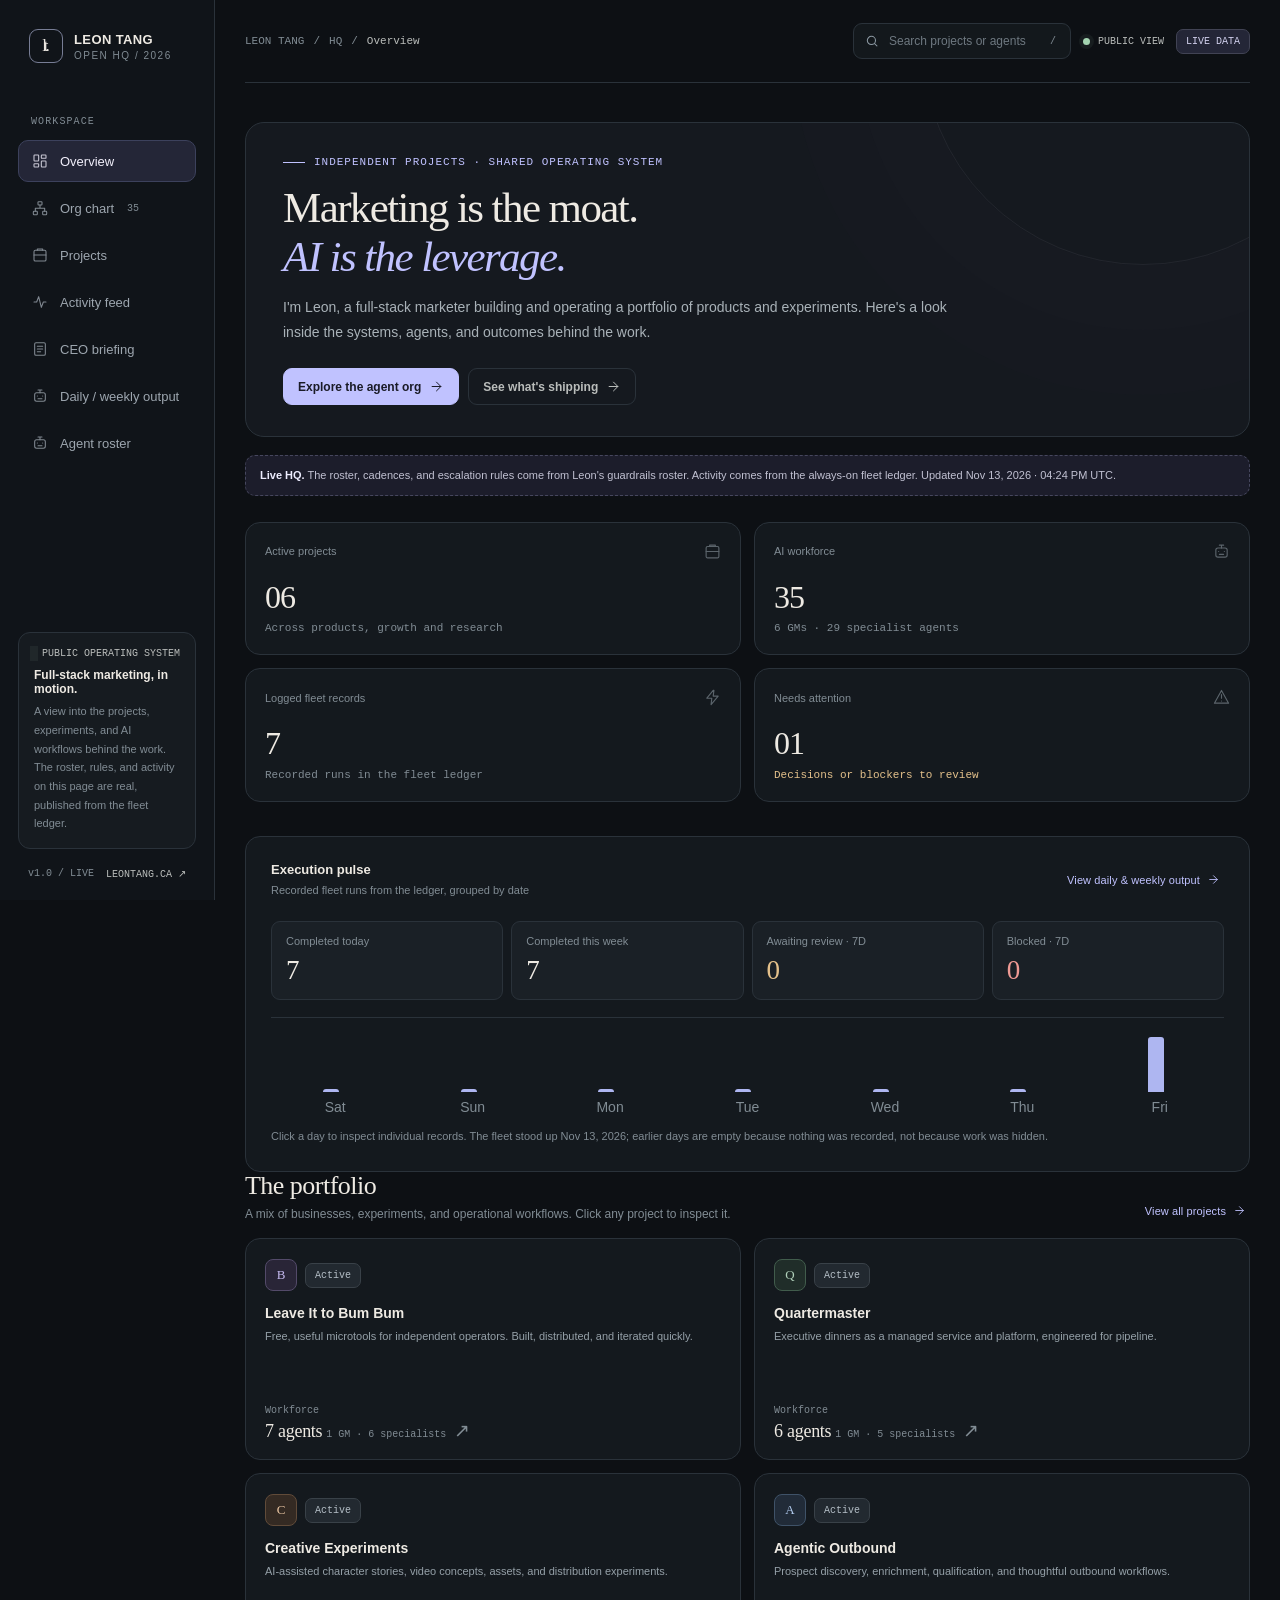
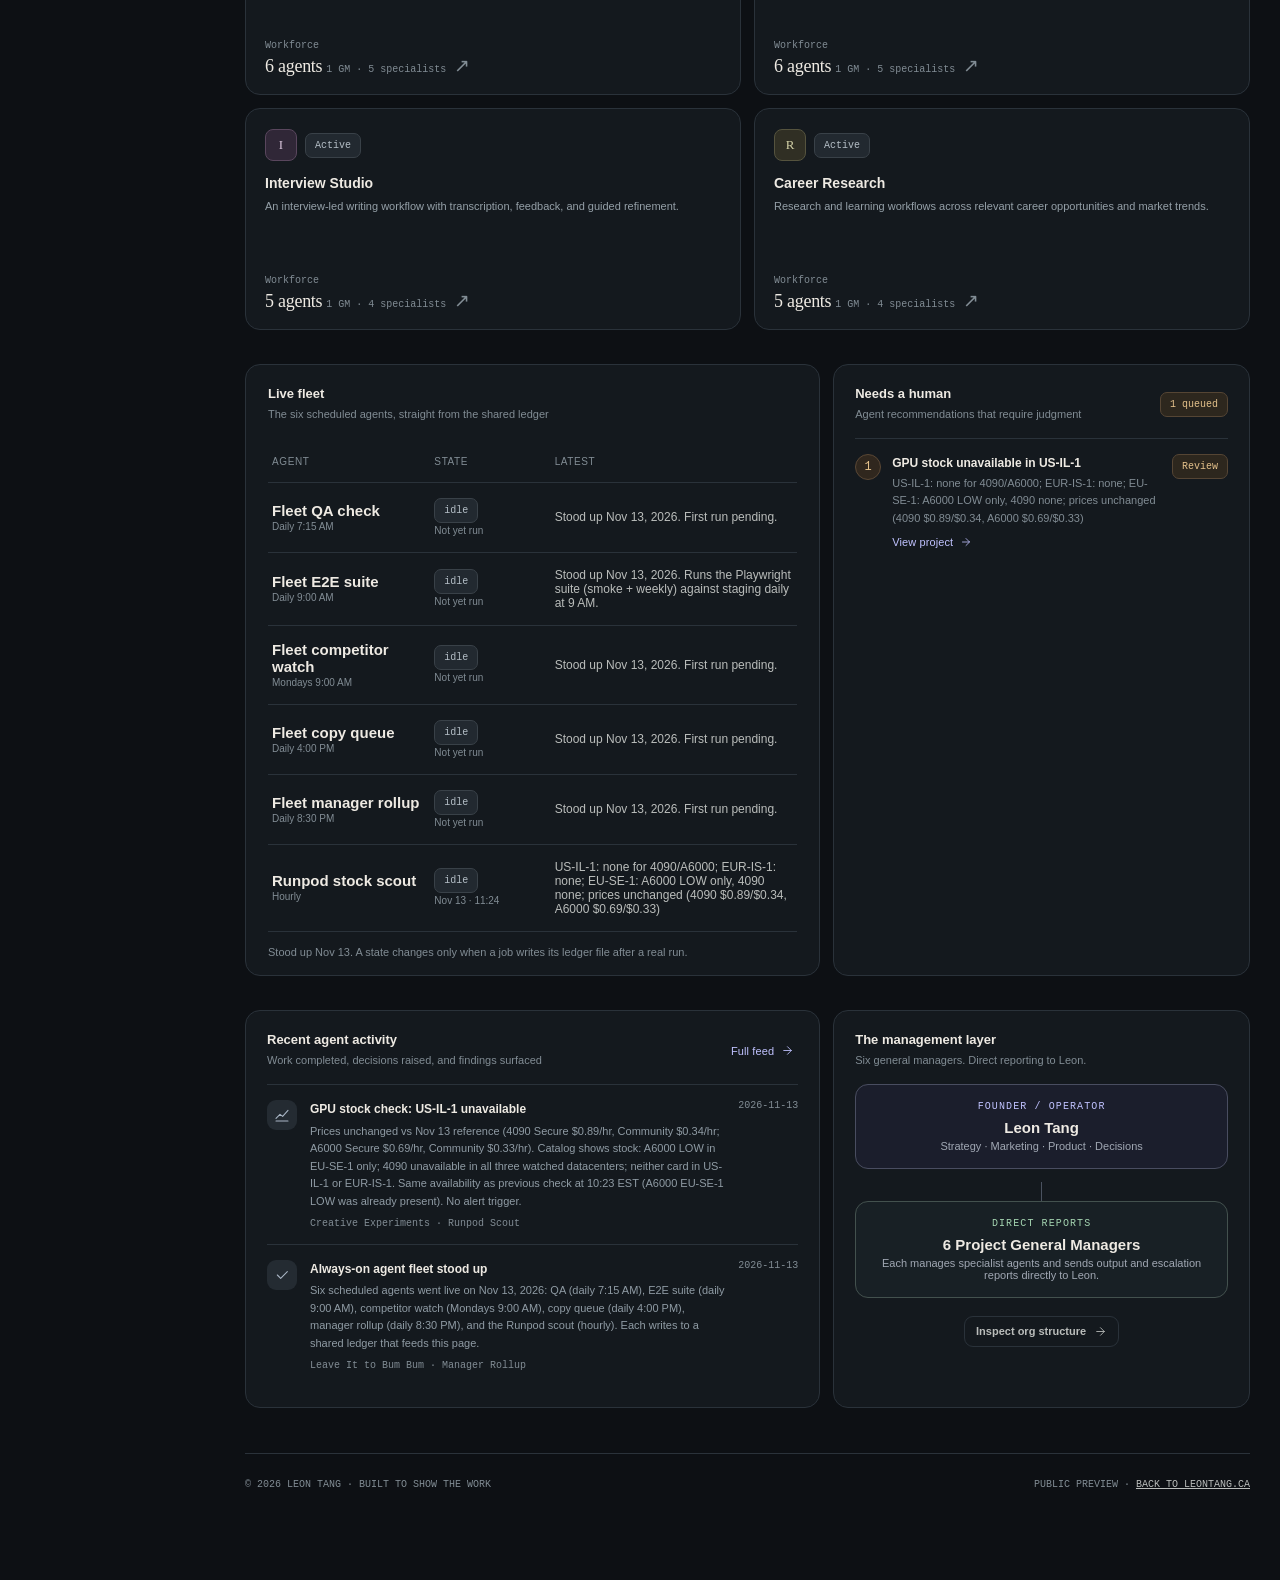
==== index.html @ beb0bc20 "HQ: agent monitoring system becomes the homepage; three-tools landing moves to /login/ - index.html " ====
<!doctype html>
<html lang="en">
<head>
  <meta charset="utf-8">
  <meta name="viewport" content="width=device-width, initial-scale=1">
  <meta name="theme-color" content="#0d1014">
  <title>HQ | Leon Tang</title>
  <meta name="description" content="An open look at Leon Tang's projects, AI agents, experiments, and operating system. Full-stack marketing is the moat.">
  <style>
    :root{--bg:#0d1014;--panel:#14191e;--panel2:#191f25;--panel3:#20272d;--line:#2a323a;--text:#eeeae3;--soft:#babdbb;--muted:#818c94;--accent:#c0c2ff;--accent-dim:#292b48;--green:#a4d4b1;--amber:#e4c18b;--red:#ee9a94;--serif:Georgia,'Times New Roman',serif;--sans:'Avenir Next','Segoe UI',Arial,sans-serif;--mono:'SFMono-Regular',Consolas,'Liberation Mono',monospace;--radius:15px}
    *{box-sizing:border-box}html{scroll-behavior:smooth}body{margin:0;background:var(--bg);color:var(--text);font-family:var(--sans);font-size:14px;-webkit-font-smoothing:antialiased}button,input,select{font:inherit}button{cursor:pointer}a{color:inherit}button:focus-visible,a:focus-visible,input:focus-visible,select:focus-visible{outline:2px solid var(--accent);outline-offset:3px}::selection{background:var(--accent-dim);color:var(--text)}
    .app{display:grid;grid-template-columns:245px minmax(0,1fr);min-height:100vh}.sidebar{border-right:1px solid var(--line);background:#101419;position:sticky;top:0;height:100vh;padding:29px 18px 20px;display:flex;flex-direction:column;z-index:5}.brand{display:flex;gap:11px;align-items:center;padding:0 11px 35px;text-decoration:none}.brand-mark{height:34px;width:34px;border:1px solid #777d95;display:grid;place-items:center;font-family:var(--serif);font-size:17px;color:#e9e5df;border-radius:9px;letter-spacing:-3px;padding-right:3px}.brand-name{font-weight:700;letter-spacing:.03em;font-size:13px}.brand-caption{font-size:10px;letter-spacing:.15em;text-transform:uppercase;color:var(--muted);margin-top:3px}.nav-label,.small-caps{font:10px/1.5 var(--mono);letter-spacing:.11em;text-transform:uppercase;color:var(--muted)}.nav-label{padding:0 13px;margin:16px 0 11px}.nav{display:grid;gap:5px}.nav button{border:1px solid transparent;display:flex;align-items:center;gap:12px;text-align:left;padding:12px 13px;background:none;color:#9da6af;border-radius:10px;font-size:13px;width:100%;transition:.18s}.nav button:hover{background:#202630;color:var(--text)}.nav button.active{border-color:#3c415c;background:#242637;color:#f2f0fb}.nav button svg{flex:none;opacity:.8}.nav button span{flex:1}.nav button .tiny-count{font:10px var(--mono);color:var(--muted)}.sidebar-bottom{margin-top:auto}.sidebar-note{border:1px solid var(--line);padding:15px;border-radius:12px;background:#161b20}.sidebar-note strong{display:block;font-size:12px;font-weight:600;margin:9px 0 6px}.sidebar-note p{margin:0;color:var(--muted);font-size:11px;line-height:1.7}.sidebar-foot{padding:19px 10px 0;display:flex;justify-content:space-between;font:10px var(--mono);color:var(--muted)}.sidebar-foot a{text-decoration:none;color:var(--soft)}
    .main{min-width:0}.main-inner{max-width:1500px;margin:auto;padding:0 48px 90px}.topbar{height:83px;display:flex;justify-content:space-between;align-items:center;border-bottom:1px solid var(--line);gap:18px}.breadcrumbs{display:flex;gap:9px;align-items:center;font:11px var(--mono);color:var(--muted)}.breadcrumbs strong{color:var(--soft);font-weight:500}.top-actions{display:flex;gap:12px;align-items:center}.top-search{display:flex;align-items:center;gap:8px;padding:9px 11px;border:1px solid var(--line);border-radius:9px;background:#13181c;min-width:218px}.top-search input{color:var(--text);outline:0;border:0;background:transparent;width:155px;font-size:12px}.top-search input::placeholder{color:#6e7880}.top-search kbd{font:10px var(--mono);color:var(--muted)}.mini-live{display:flex;gap:8px;align-items:center;font:10px var(--mono);color:var(--soft);white-space:nowrap}.dot{width:7px;height:7px;background:var(--green);border-radius:100%;box-shadow:0 0 0 4px #a4d4b111}.dot.amber{background:var(--amber);box-shadow:0 0 0 4px #e4c18b11}.dot.gray{background:#808d98;box-shadow:none}.pill{display:inline-flex;align-items:center;gap:7px;padding:6px 9px;border-radius:7px;border:1px solid #414354;color:#d2d1ee;background:#242637;font:10px var(--mono);white-space:nowrap}.pill.warning{background:#2d271e;border-color:#554534;color:var(--amber)}.pill.danger{background:#342222;border-color:#593837;color:var(--red)}.pill.success{background:#1d2c27;border-color:#365347;color:var(--green)}.pill.neutral{background:#222930;border-color:#394148;color:#b4bec6}
    .page{padding-top:39px}.eyebrow{display:flex;gap:9px;align-items:center;color:var(--accent);font:11px var(--mono);letter-spacing:.09em;text-transform:uppercase;margin-bottom:15px}.eyebrow:before{content:'';display:block;height:1px;width:22px;background:var(--accent)}.hero{position:relative;overflow:hidden;border:1px solid var(--line);border-radius:19px;background:#15191f;padding:33px 37px 31px}.hero:after{content:'';pointer-events:none;position:absolute;width:440px;height:440px;border:1px solid #47475244;border-radius:50%;right:-115px;top:-300px;box-shadow:0 0 0 65px #26293915,0 0 0 130px #292c3610}.hero-content{position:relative;z-index:1;max-width:740px}.hero h1{font:normal 43px/1.14 var(--serif);letter-spacing:-.037em;margin:0 0 14px}.hero h1 em{color:var(--accent);font-weight:normal}.hero p{color:#a9b2b8;font-size:14px;line-height:1.8;max-width:670px;margin:0 0 23px}.hero-actions{display:flex;gap:9px;align-items:center;flex-wrap:wrap}.btn{border:1px solid #3f4750;background:#262e35;color:var(--text);padding:10px 14px;border-radius:9px;font-weight:600;font-size:12px;display:inline-flex;align-items:center;justify-content:center;gap:8px;transition:background .2s,border .2s;text-decoration:none}.btn:hover{background:#343d45}.btn.primary{background:var(--accent);border-color:var(--accent);color:#1a1b27}.btn.primary:hover{background:#d4d5ff}.btn.ghost{border-color:var(--line);background:transparent;color:var(--soft)}.btn.ghost:hover{background:var(--panel3);color:var(--text)}.btn.small{padding:8px 11px;font-size:11px}.demo-strip{display:flex;align-items:center;justify-content:space-between;gap:12px;border:1px dashed #46475e;border-radius:10px;background:#1c1d2b;padding:11px 14px;margin:18px 0 26px}.demo-strip p{margin:0;font-size:11px;color:#c1c1d2;line-height:1.5}.demo-strip strong{color:#ededff}.demo-strip .demo-actions{display:flex;gap:7px;flex-shrink:0}
    .stats{display:grid;grid-template-columns:repeat(4,minmax(0,1fr));gap:13px;margin-bottom:34px}.stat{border:1px solid var(--line);background:var(--panel);padding:20px 19px;border-radius:var(--radius);min-height:132px}.stat .top{display:flex;justify-content:space-between;align-items:center;color:var(--muted);font-size:11px}.stat .top svg{opacity:.66}.stat .value{font:normal 32px/1.2 var(--serif);margin:18px 0 6px;letter-spacing:-.03em}.stat .caption{font:11px var(--mono);color:var(--muted)}.stat .caption b{color:var(--green);font-weight:500}.stat .caption b.amber{color:var(--amber)}
    .section-head{display:flex;align-items:end;justify-content:space-between;gap:12px;margin:0 0 17px}.section-head h2{font:normal 26px/1.1 var(--serif);letter-spacing:-.02em;margin:0}.section-head p{color:var(--muted);font-size:12px;margin:7px 0 0}.inline-link{border:0;color:var(--accent);background:transparent;font-size:11px;letter-spacing:.01em;display:inline-flex;gap:7px;align-items:center;padding:4px;text-decoration:none}.inline-link:hover{text-decoration:underline}.section-block{margin-top:34px}
    .project-grid{display:grid;grid-template-columns:repeat(3,minmax(0,1fr));gap:13px}.project-card{display:flex;flex-direction:column;text-align:left;position:relative;border:1px solid var(--line);border-radius:var(--radius);padding:20px 19px 17px;min-width:0;min-height:222px;background:var(--panel);color:var(--text);transition:border-color .2s,transform .2s,background .2s}.project-card:hover{border-color:#65677a;transform:translateY(-2px);background:#191e24}.project-card-top{display:flex;align-items:center;justify-content:space-between;gap:8px;margin-bottom:14px}.project-icon{height:32px;width:32px;display:grid;place-items:center;border-radius:8px;font:13px var(--serif);border:1px solid var(--theme-border,#777);color:var(--theme,#ccc);background:var(--theme-bg,#242424)}.project-card h3{font-weight:650;font-size:14px;margin:0 0 7px}.project-card .description{color:#95a0a8;font-size:11px;line-height:1.6;margin:0;min-height:38px}.project-card .foot{margin-top:auto;padding-top:16px;display:flex;justify-content:space-between;align-items:flex-end;gap:8px}.project-card .mini-kpi span{display:block;color:var(--muted);font:10px var(--mono);margin-bottom:5px}.project-card .mini-kpi strong{font:18px var(--serif);letter-spacing:-.015em}.project-card .trend{color:var(--green);font:10px var(--mono)}.project-card .trouble{color:var(--amber)}.project-card .arrow{color:var(--muted);font-size:19px}
    .row-panels{display:grid;grid-template-columns:minmax(0,1.38fr) minmax(0,1fr);gap:13px}.panel{border:1px solid var(--line);border-radius:var(--radius);background:var(--panel);min-width:0;padding:21px}.panel-title{font-size:13px;font-weight:650;margin:0}.panel-subtitle{font-size:11px;color:var(--muted);margin:5px 0 0;line-height:1.5}.panel-header{display:flex;align-items:center;justify-content:space-between;gap:10px;margin-bottom:15px}.feed-item{display:grid;grid-template-columns:32px minmax(0,1fr) auto;align-items:start;gap:11px;padding:15px 0;border-top:1px solid var(--line)}.feed-item:first-child{border-top:0}.feed-icon{height:30px;width:30px;display:grid;place-items:center;border-radius:9px;background:#242b32;color:#a9b6c5}.feed-item strong{font-weight:550;font-size:12px;line-height:1.55;display:block}.feed-item p{font-size:11px;color:#8f9ba4;line-height:1.6;margin:4px 0}.feed-item .feed-meta{color:var(--muted);font:10px var(--mono);margin-top:7px}.feed-item time{font:10px var(--mono);color:var(--muted);white-space:nowrap}.queue-item{display:flex;align-items:start;gap:11px;border-top:1px solid var(--line);padding:15px 0}.queue-item:first-child{border-top:0}.queue-item strong{font-size:12px;font-weight:550}.queue-item p{margin:5px 0 0;font-size:11px;line-height:1.6;color:var(--muted)}.queue-item .right{margin-left:auto;white-space:nowrap}.priority-circle{height:26px;width:26px;border:1px solid #5a4735;background:#30271e;color:var(--amber);border-radius:50%;display:grid;place-items:center;font:12px var(--mono);flex:none}.priority-circle.red{background:#362324;border-color:#694342;color:var(--red)}
    .chart-panel{padding:21px 22px 14px}.chart-options{display:flex;gap:5px;background:#20262c;border:1px solid var(--line);border-radius:9px;padding:4px}.chart-options button{background:transparent;border:0;padding:6px 11px;border-radius:6px;color:var(--muted);font:10px var(--mono)}.chart-options button.selected{background:#363c4a;color:#eeeefa}.chart-head{display:flex;justify-content:space-between;align-items:flex-start;gap:12px}.chart-number{font:normal 30px var(--serif);margin:15px 0 0}.chart-number small{font:11px var(--mono);color:var(--green);margin-left:8px}.plot{margin-top:10px;height:180px;width:100%;position:relative}.plot svg{display:block;width:100%;height:100%;overflow:visible}.chart-axis{display:flex;justify-content:space-between;color:var(--muted);font:10px var(--mono);margin:9px 3px 0}.legend{display:flex;gap:13px;align-items:center;color:var(--muted);font:10px var(--mono);margin-top:17px}.legend i{display:inline-block;width:7px;height:7px;background:var(--accent);border-radius:50%;margin-right:6px}.legend .secondary{background:#718e89}
    .page-intro{display:flex;align-items:end;justify-content:space-between;gap:15px;margin-bottom:25px}.page-intro h1{font:normal 42px/1.1 var(--serif);letter-spacing:-.035em;margin:0 0 12px}.page-intro p{font-size:13px;color:#9eabb3;line-height:1.7;max-width:700px;margin:0}.page-intro-actions{display:flex;gap:8px;align-items:center}.control-row{display:flex;justify-content:space-between;gap:10px;align-items:center;margin:22px 0 16px;flex-wrap:wrap}.filter-group{display:flex;gap:5px;background:#1b2126;padding:4px;border:1px solid var(--line);border-radius:9px}.filter-group button{border:none;background:transparent;border-radius:6px;padding:8px 12px;color:var(--muted);font:11px var(--mono)}.filter-group button.selected{background:#3a4052;color:var(--text)}.input-select{border:1px solid var(--line);border-radius:9px;background:#1b2126;color:var(--soft);padding:9px 11px;font-size:11px;max-width:230px}
    .org-top{display:flex;flex-direction:column;align-items:center;margin:0 0 13px}.org-node{border:1px solid #494d60;background:#1b1e2c;border-radius:13px;min-width:220px;padding:16px 20px;text-align:center}.org-node .role{font:10px var(--mono);letter-spacing:.11em;color:var(--accent);text-transform:uppercase}.org-node strong{font-size:15px;display:block;margin:7px 0 4px}.org-node p{font-size:11px;color:#a0a7b3;margin:0}.org-line{height:22px;width:1px;background:#566073}.org-node.staff{background:#182025;border-color:#43514e}.org-node.staff .role{color:var(--green)}.org-pods{display:grid;grid-template-columns:repeat(3,minmax(0,1fr));gap:14px;margin-top:23px}.pod{border:1px solid var(--line);background:var(--panel);border-radius:var(--radius);overflow:hidden}.pod-header{padding:18px 18px 15px;border-bottom:1px solid var(--line)}.pod-header .label{display:flex;justify-content:space-between;align-items:center}.pod-header strong{display:block;font-size:14px;margin-top:12px}.pod-header p{margin:5px 0 0;color:var(--muted);font-size:11px}.pod-header .gm-row{display:flex;align-items:center;gap:10px;margin-top:15px}.avatar{height:35px;width:35px;border-radius:10px;display:grid;place-items:center;background:#2c2d41;color:#dad8ff;font:13px var(--serif);border:1px solid #44445e;flex:none}.gm-row .gm-name{font-size:12px;font-weight:600}.gm-row .gm-role{font:10px var(--mono);margin-top:4px;color:var(--muted)}.pod-content{padding:8px 10px}.agent-row{display:flex;gap:8px;align-items:center;width:100%;padding:11px 9px;border:1px solid transparent;border-radius:8px;background:transparent;color:var(--soft);text-align:left}.agent-row:hover{background:#222931;border-color:#394149}.agent-row .agent-dot{height:7px;width:7px;border-radius:50%;background:#6f7982;flex:none}.agent-row .agent-dot.working{background:var(--green)}.agent-row .agent-dot.review{background:var(--amber)}.agent-row .agent-dot.idle{background:#747f8b}.agent-row .agent-info{flex:1;min-width:0}.agent-row strong{font-size:11px;display:block;font-weight:550;color:var(--text)}.agent-row small{font:10px var(--mono);color:var(--muted);display:block;margin-top:4px;white-space:nowrap;overflow:hidden;text-overflow:ellipsis}.agent-row .chev{font-size:15px;color:#6d7983}.pod-bottom{padding:0 18px 16px}.pod-bottom button{border:0;padding:7px 0;background:transparent;color:var(--accent);font:11px var(--mono)}
    .projects-list{display:grid;gap:13px}.project-row{display:grid;grid-template-columns:minmax(0,1.6fr) minmax(0,.9fr) minmax(0,.85fr) auto;gap:18px;align-items:center;border:1px solid var(--line);padding:21px;background:var(--panel);border-radius:var(--radius)}.project-row h3{font-size:14px;margin:0 0 5px}.project-row p{color:var(--muted);font-size:11px;line-height:1.6;margin:0}.project-row .row-label{color:var(--muted);font:10px var(--mono);margin-bottom:8px}.project-row .row-val{font:19px var(--serif)}.meter{height:5px;border-radius:12px;background:#303942;margin-top:10px;overflow:hidden}.meter>div{height:100%;border-radius:12px;background:var(--accent)}.result-bar{display:flex;gap:14px;margin:10px 0 0;flex-wrap:wrap}.result-bar span{font:11px var(--mono);color:#b0b7c0}
    .timeline{border-left:1px solid #444b53;margin-left:16px}.timeline-entry{position:relative;margin:0 0 0 22px;padding:2px 5px 30px}.timeline-entry:before{content:'';position:absolute;width:9px;height:9px;border-radius:50%;background:var(--accent);left:-27px;top:7px;box-shadow:0 0 0 5px var(--bg)}.timeline-entry.flag:before{background:var(--amber)}.timeline-entry.ship:before{background:var(--green)}.timeline-entry .time{font:11px var(--mono);color:var(--muted);margin-bottom:8px}.timeline-entry h3{font-size:13px;font-weight:600;margin:0 0 6px}.timeline-entry p{font-size:12px;color:var(--soft);line-height:1.6;margin:0 0 12px}.timeline-entry .metadata{display:flex;gap:7px;align-items:center;flex-wrap:wrap}.timeline-entry .metadata span{font:10px var(--mono);color:var(--muted);padding:5px 7px;background:#1d242a;border:1px solid var(--line);border-radius:5px}.activity-layout{display:grid;grid-template-columns:minmax(0,1.45fr) minmax(250px,.75fr);gap:15px}.insight-card{border:1px solid var(--line);background:var(--panel);border-radius:var(--radius);padding:22px;margin-bottom:14px}.insight-card h3{font-size:13px;margin:0 0 13px}.insight-card p{color:var(--soft);font-size:12px;line-height:1.8;margin:0}.insight-card .number{font:34px var(--serif);margin:0 0 5px}
    .search-results{display:grid;gap:9px}.search-result{border:1px solid var(--line);padding:17px;background:var(--panel);border-radius:10px;display:flex;justify-content:space-between;align-items:center;text-align:left;width:100%;color:var(--text)}.search-result:hover{border-color:#687083;background:#20262b}.search-result strong{font-size:13px}.search-result span{font-size:11px;color:var(--muted)}.empty{padding:38px;text-align:center;color:var(--muted);border:1px dashed var(--line);border-radius:12px}
    .overlay{position:fixed;inset:0;background:#080a0cba;z-index:30;display:none;justify-content:end}.overlay.open{display:flex}.drawer{background:#151a20;border-left:1px solid #3c4550;width:min(490px,100vw);height:100%;padding:30px;overflow:auto;box-shadow:-15px 0 80px #0005;animation:slide .22s ease}@keyframes slide{from{transform:translateX(20px);opacity:.8}to{transform:translateX(0);opacity:1}}.drawer-top{display:flex;justify-content:space-between;gap:15px;align-items:start}.drawer h2{font:normal 31px/1.2 var(--serif);margin:16px 0 8px}.drawer p{color:#a5b1b9;line-height:1.75;font-size:12px}.drawer .close{background:#252c33;border:1px solid var(--line);color:var(--text);width:32px;height:32px;border-radius:8px}.drawer-section{border-top:1px solid var(--line);margin-top:22px;padding-top:19px}.drawer-section h3{font:11px var(--mono);text-transform:uppercase;letter-spacing:.09em;color:var(--muted);margin:0 0 14px}.drawer-kpis{display:grid;grid-template-columns:repeat(2,1fr);gap:9px}.drawer-kpi{background:#1f252b;border:1px solid #343d45;border-radius:10px;padding:15px}.drawer-kpi span{color:var(--muted);font-size:11px}.drawer-kpi strong{display:block;font:25px var(--serif);margin:10px 0 5px}.drawer-kpi small{font:10px var(--mono);color:var(--green)}.drawer-agent{display:flex;width:100%;gap:10px;align-items:center;color:var(--soft);background:none;border:0;padding:13px 0;border-bottom:1px solid var(--line);text-align:left}.drawer-agent strong{font-size:12px;flex:1}.drawer-agent small{font:10px var(--mono);color:var(--muted)}.drawer-agent:hover strong{color:var(--accent)}.drawer-detail{border:1px solid var(--line);background:#1e252b;padding:15px;border-radius:10px;margin-top:9px}.drawer-detail .key{font:10px var(--mono);color:var(--muted);margin-bottom:8px}.drawer-detail .val{font-size:12px;color:var(--text);line-height:1.65}.toast{position:fixed;bottom:24px;right:24px;z-index:50;background:#292f3d;border:1px solid #595c7b;padding:13px 17px;border-radius:10px;color:#f2f2ff;box-shadow:0 15px 40px #0006;max-width:350px;font-size:12px;display:none}.toast.show{display:block}.footer{display:flex;justify-content:space-between;gap:12px;border-top:1px solid var(--line);padding:25px 0 0;color:var(--muted);font:10px var(--mono);margin-top:45px}.footer a{color:var(--soft)}.hide{display:none!important}
    @media(max-width:1330px){.main-inner{padding-left:30px;padding-right:30px}.project-grid,.org-pods{grid-template-columns:repeat(2,minmax(0,1fr))}.app{grid-template-columns:215px minmax(0,1fr)}.stats{grid-template-columns:repeat(2,minmax(0,1fr))}}@media(max-width:900px){.app{display:block}.sidebar{height:auto;position:relative;display:block;padding:15px 16px;border-right:0;border-bottom:1px solid var(--line)}.brand{padding:0 0 14px}.nav-label,.sidebar-bottom{display:none}.nav{display:flex;overflow-x:auto;gap:5px}.nav button{padding:10px;white-space:nowrap;width:auto;font-size:12px}.nav button .tiny-count{display:none}.main-inner{padding:0 20px 60px}.topbar{height:70px}.row-panels,.activity-layout{grid-template-columns:1fr}.project-row{grid-template-columns:1fr 1fr}.page{padding-top:26px}}@media(max-width:620px){.top-search{min-width:auto;flex:1}.top-search input{width:100%;min-width:0}.top-search kbd,.mini-live{display:none}.breadcrumbs{display:none}.top-actions{width:100%}.hero{padding:24px 21px}.hero h1{font-size:34px}.hero p{font-size:12px}.stats{grid-template-columns:repeat(2,minmax(0,1fr));gap:9px}.stat{padding:15px 13px;min-height:115px}.stat .value{font-size:27px}.project-grid,.org-pods{grid-template-columns:1fr}.project-card{min-height:190px}.page-intro{display:block}.page-intro h1{font-size:35px}.page-intro-actions{margin-top:16px}.demo-strip{align-items:stretch;flex-direction:column}.demo-actions .btn{flex:1}.org-node{min-width:200px}.project-row{grid-template-columns:1fr 1fr;gap:14px}.project-row>div:first-child{grid-column:1/-1}.project-row>div:last-child{grid-column:1/-1}.section-head h2{font-size:24px}.footer{flex-direction:column}.drawer{padding:22px}}
    @media(prefers-reduced-motion:reduce){*,*:before,*:after{animation-duration:.01ms!important;transition-duration:.01ms!important;scroll-behavior:auto!important}}
  
/* Output, daily work logs, and editable roster */
.soft-label{font:10px var(--mono);letter-spacing:.055em;color:var(--muted);padding-left:8px}
.pulse-panel{padding:25px}.pulse-head{display:flex;align-items:center;justify-content:space-between;gap:12px}.pulse-kpis,.output-summary{display:grid;grid-template-columns:repeat(4,minmax(0,1fr));gap:8px;margin:23px 0 17px}.pulse-kpis>div,.output-summary>div{border:1px solid var(--line);border-radius:9px;padding:13px 14px;background:#1a2026;display:flex;flex-direction:column;gap:8px}.pulse-kpis span,.output-summary span{color:var(--muted);font-size:11px}.pulse-kpis strong,.output-summary strong{font:27px var(--serif)}
.mini-days{display:grid;grid-template-columns:repeat(7,minmax(0,1fr));gap:9px;border-top:1px solid var(--line);padding-top:15px}.mini-day{display:flex;flex-direction:column;align-items:center;justify-content:end;gap:7px;min-height:80px;background:none;border:0;color:var(--muted)}.mini-day:hover{color:var(--text)}.mini-day-bars{height:58px;display:flex;align-items:end;gap:3px}.mini-day-bars i{display:block;background:#aeb6f1;width:16px;border-radius:3px 3px 0 0}.mini-day-bars b{display:block;background:#d8a56b;width:5px;border-radius:2px}.pulse-caption{color:var(--muted);font-size:11px;line-height:1.6;margin:12px 0 0}
.output-summary{margin-top:16px}.week-table{display:grid;gap:0;margin-top:18px}.week-header,.week-row{display:grid;grid-template-columns:1.6fr repeat(3,.7fr);gap:8px;padding:15px 4px;align-items:center;border-bottom:1px solid var(--line);font-size:12px}.week-header{color:var(--muted);font-size:10px;text-transform:uppercase;letter-spacing:.06em}.week-row strong{font-size:15px}.daily-output-bars{height:191px;display:grid;grid-template-columns:repeat(7,minmax(0,1fr));align-items:end;gap:8px;padding:10px 0}.daily-output-day{border:1px solid transparent;background:transparent;border-radius:7px;display:flex;flex-direction:column;align-items:center;justify-content:end;gap:7px;min-width:0;color:var(--soft);padding:6px 0}.daily-output-day.selected{border-color:#565c77;background:#222733}.daily-output-day:hover{background:#252c35}.daily-output-day .bars{height:122px;display:flex;align-items:end;gap:3px}.daily-output-day i{width:17px;display:block;background:#aaaff0;border-radius:3px 3px 0 0}.daily-output-day b{width:6px;display:block;background:#ddb57c;border-radius:3px 3px 0 0}.daily-output-day strong{font-size:11px}.daily-output-day small{color:var(--muted);font-size:10px}.chart-note{color:var(--muted);font-size:11px;display:flex;gap:7px;align-items:center}.chart-note i{display:inline-block;width:9px;height:9px;background:#aaaff0;border-radius:2px;margin-left:9px}.chart-note i.pending{background:#ddb57c}
.log-list{display:grid;grid-template-columns:repeat(2,minmax(0,1fr));gap:10px}.log-entry{border:1px solid var(--line);border-radius:10px;text-align:left;background:var(--panel);padding:15px 17px;display:flex;gap:9px;flex-direction:column;color:inherit;min-height:135px}.log-entry:hover{border-color:#596276;background:#1b2229}.log-entry-top{display:flex;justify-content:space-between;align-items:center;gap:7px;color:var(--muted);font:10px var(--mono)}.log-entry strong{font-size:12px;font-weight:600;line-height:1.4}.log-entry small{color:var(--muted);font-size:10px}.log-entry p{color:var(--amber);font-size:11px;line-height:1.6;margin:0}.task-status{font:10px var(--mono);padding:3px 5px;border-radius:4px;border:1px solid #506152;white-space:nowrap;color:var(--green)}.task-status.review{border-color:#685b42;color:var(--amber)}.task-status.blocked{border-color:#795253;color:var(--red)}
.gm-row.gm-click{background:transparent;border:0;padding:0;text-align:left;color:inherit;cursor:pointer;width:100%}.gm-row.gm-click:hover .gm-name{text-decoration:underline;color:var(--accent)}
.agent-daily-log{display:grid;gap:0}.agent-daily-entry{border-bottom:1px solid var(--line);padding:12px 0}.agent-daily-entry strong{display:block;font-size:12px;font-weight:600;line-height:1.5;margin:7px 0}.agent-daily-entry p{font-size:11px;line-height:1.6;color:var(--muted);margin:0}
.roster-scroller{overflow:auto;border:1px solid var(--line);border-radius:12px}.roster-table{border-collapse:collapse;min-width:1450px;width:100%;table-layout:fixed;text-align:left}.roster-table th{background:#20272d;color:#b9c3cc;padding:14px 13px;position:sticky;top:0;text-transform:uppercase;letter-spacing:.05em;font-size:10px}.roster-table td{padding:16px 13px;border-top:1px solid var(--line);font-size:11px;color:var(--soft);vertical-align:top;line-height:1.6}.roster-table td strong{display:block;color:var(--text);font-size:12px}.roster-table td small{display:block;font:10px var(--mono);color:var(--muted);margin-top:5px}.roster-table tr[data-agent]{cursor:pointer}.roster-table tbody tr:hover{background:#202831}.roster-table th:nth-child(1){width:150px}.roster-table th:nth-child(2){width:170px}.roster-table th:nth-child(3){width:180px}.roster-table th:nth-child(4){width:175px}.roster-table th:nth-child(5){width:260px}.roster-table th:nth-child(6){width:255px}.roster-table th:nth-child(7){width:270px}.roster-search{border:1px solid var(--line);color:var(--text);background:var(--panel2);border-radius:8px;padding:11px 14px;min-width:280px;outline:none}.roster-search:focus{border-color:var(--accent)}
@media(max-width:900px){.pulse-kpis,.output-summary{grid-template-columns:repeat(2,minmax(0,1fr))}.log-list{grid-template-columns:1fr}.roster-search{min-width:0;max-width:100%}.pulse-head{align-items:flex-start}.daily-output-day i{width:12px}}
@media(max-width:560px){.mini-days{gap:3px}.mini-day-bars i{width:13px}.pulse-kpis,.output-summary{gap:6px}.pulse-kpis>div,.output-summary>div{padding:10px}.pulse-kpis strong,.output-summary strong{font-size:22px}.daily-output-bars{gap:2px}.daily-output-day small{font-size:9px}}

</style>
</head>
<body>
<div class="app">
  <aside class="sidebar" aria-label="Primary navigation">
    <a class="brand" href="#overview" aria-label="Leon Tang HQ home"><div class="brand-mark">lt.</div><div><div class="brand-name">LEON TANG</div><div class="brand-caption">Open HQ / 2026</div></div></a>
    <div class="nav-label">Workspace</div>
    <nav class="nav" id="nav"></nav>
    <div class="sidebar-bottom"><div class="sidebar-note"><div class="mini-live"><span class="dot"></span> PUBLIC OPERATING SYSTEM</div><strong>Full-stack marketing, in motion.</strong><p>A view into the projects, experiments, and AI workflows behind the work. The roster, rules, and activity on this page are real, published from the fleet ledger.</p></div><div class="sidebar-foot"><span>v1.0 / LIVE</span><a href="https://leontang.ca/" target="_blank" rel="noopener noreferrer">LEONTANG.CA ↗</a></div></div>
  </aside>
  <main class="main"><div class="main-inner"><header class="topbar"><div class="breadcrumbs">LEON TANG <span>/</span> HQ <span>/</span> <strong id="crumb">Overview</strong></div><div class="top-actions"><div class="top-search"><svg width="14" height="14" viewBox="0 0 24 24" fill="none" stroke="#8c99a3" stroke-width="1.8"><circle cx="11" cy="11" r="7"></circle><path d="m16 16 5 5"></path></svg><input id="globalSearch" type="search" placeholder="Search projects or agents" aria-label="Search projects or agents"><kbd>/</kbd></div><div class="mini-live"><span class="dot"></span> PUBLIC VIEW</div><span class="pill">LIVE DATA</span></div></header><div id="content"></div><footer class="footer"><span>© 2026 LEON TANG · BUILT TO SHOW THE WORK</span><span>PUBLIC PREVIEW · <a href="https://leontang.ca" target="_blank" rel="noopener noreferrer">BACK TO LEONTANG.CA</a></span></footer></div></main>
</div>
<div class="overlay" id="overlay" role="presentation"><aside class="drawer" id="drawer" role="dialog" aria-modal="true" aria-label="Details" tabindex="-1"></aside></div>
<div class="toast" id="toast" role="status" aria-live="polite"></div>
<script src="hq.js"></script>
</body>
</html>
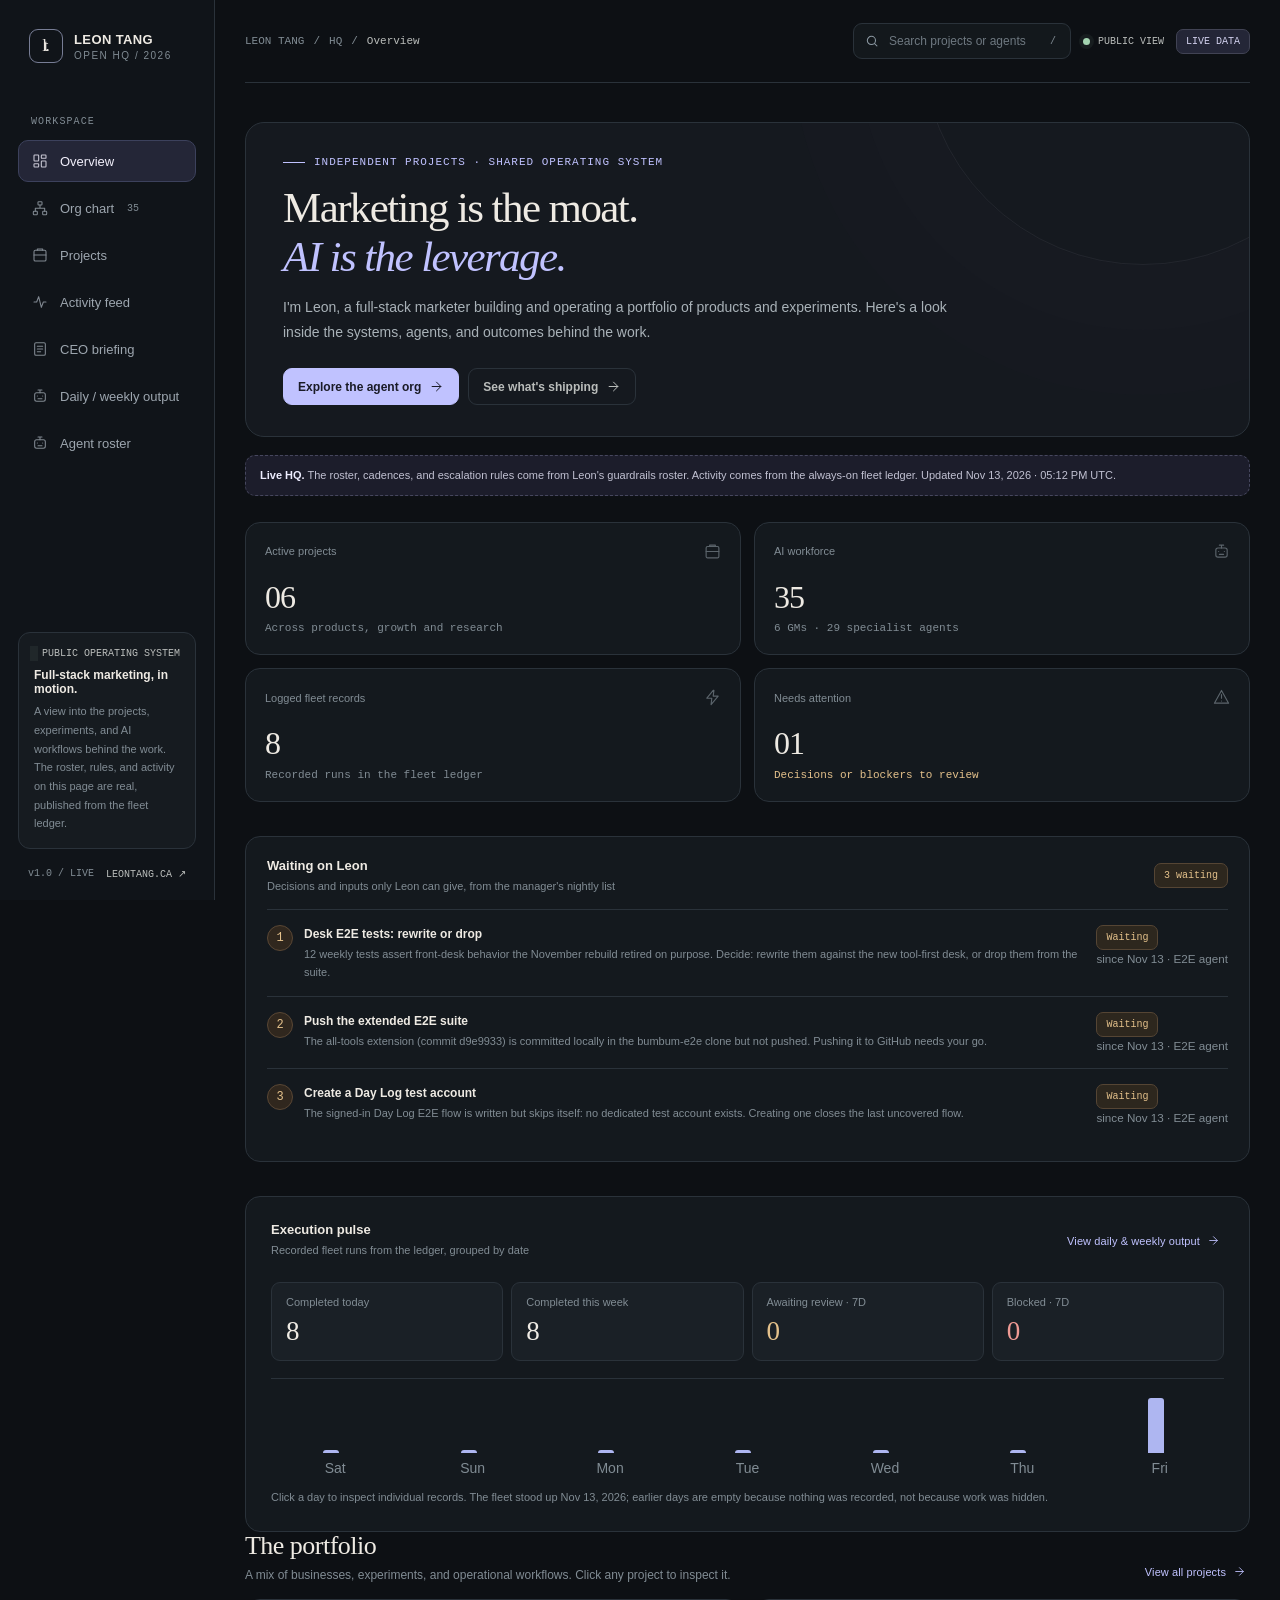
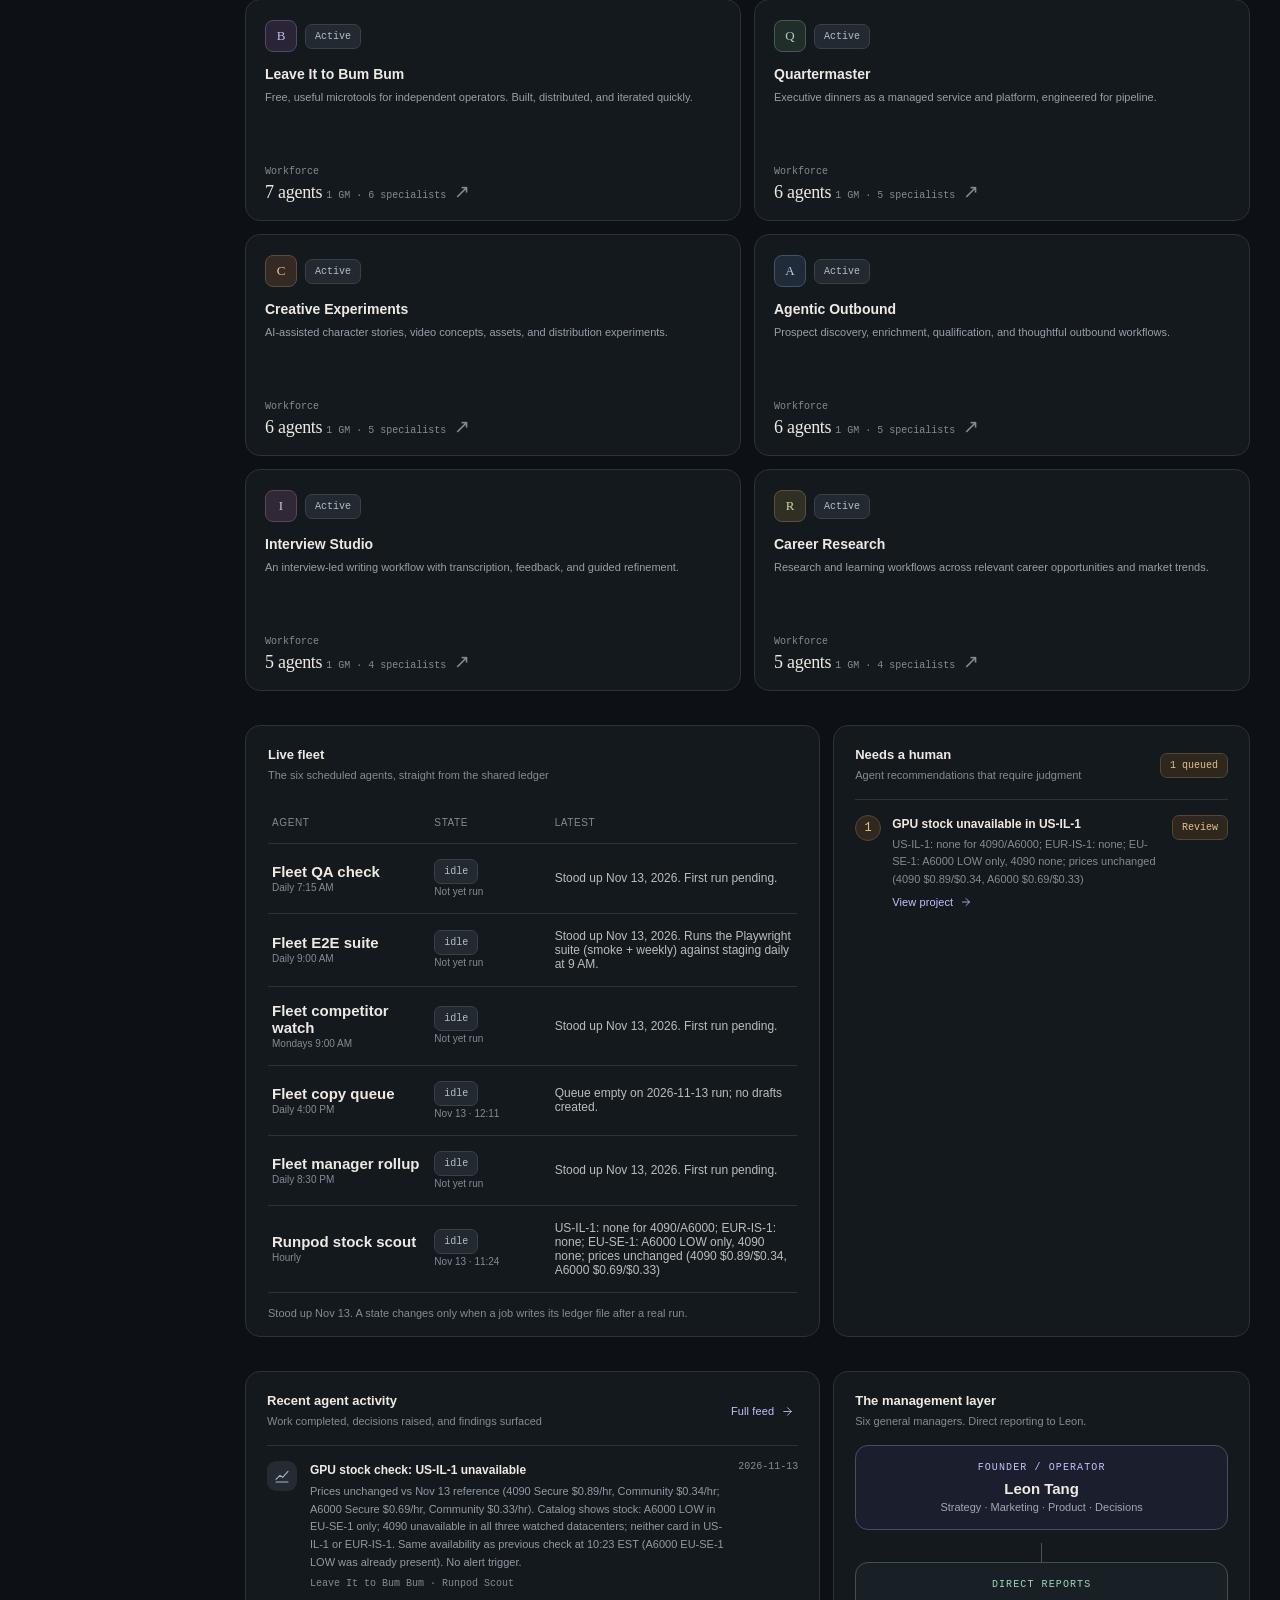
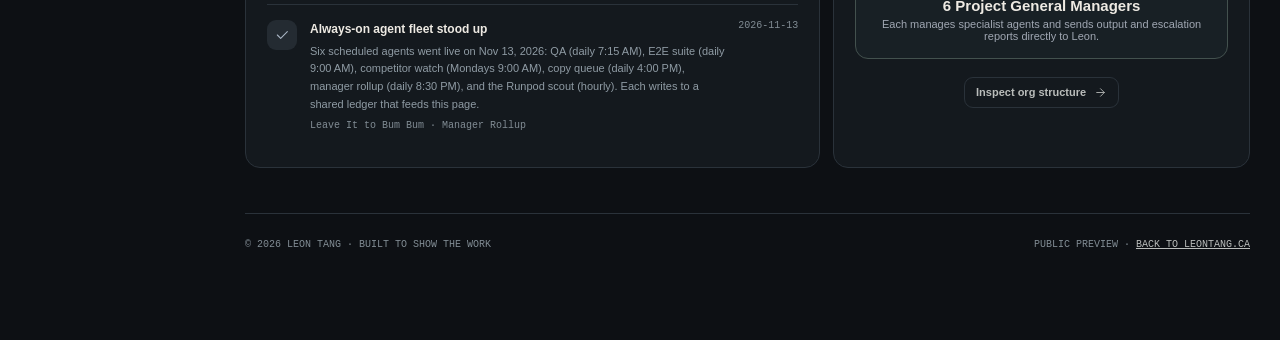
==== commit 8b87ced1: "HQ roster: add recorded tasks completed in past 24 hours and past week per role" ====
--- a/index.html
+++ b/index.html
@@ -34,7 +34,7 @@
 .log-list{display:grid;grid-template-columns:repeat(2,minmax(0,1fr));gap:10px}.log-entry{border:1px solid var(--line);border-radius:10px;text-align:left;background:var(--panel);padding:15px 17px;display:flex;gap:9px;flex-direction:column;color:inherit;min-height:135px}.log-entry:hover{border-color:#596276;background:#1b2229}.log-entry-top{display:flex;justify-content:space-between;align-items:center;gap:7px;color:var(--muted);font:10px var(--mono)}.log-entry strong{font-size:12px;font-weight:600;line-height:1.4}.log-entry small{color:var(--muted);font-size:10px}.log-entry p{color:var(--amber);font-size:11px;line-height:1.6;margin:0}.task-status{font:10px var(--mono);padding:3px 5px;border-radius:4px;border:1px solid #506152;white-space:nowrap;color:var(--green)}.task-status.review{border-color:#685b42;color:var(--amber)}.task-status.blocked{border-color:#795253;color:var(--red)}
 .gm-row.gm-click{background:transparent;border:0;padding:0;text-align:left;color:inherit;cursor:pointer;width:100%}.gm-row.gm-click:hover .gm-name{text-decoration:underline;color:var(--accent)}
 .agent-daily-log{display:grid;gap:0}.agent-daily-entry{border-bottom:1px solid var(--line);padding:12px 0}.agent-daily-entry strong{display:block;font-size:12px;font-weight:600;line-height:1.5;margin:7px 0}.agent-daily-entry p{font-size:11px;line-height:1.6;color:var(--muted);margin:0}
-.roster-scroller{overflow:auto;border:1px solid var(--line);border-radius:12px}.roster-table{border-collapse:collapse;min-width:1450px;width:100%;table-layout:fixed;text-align:left}.roster-table th{background:#20272d;color:#b9c3cc;padding:14px 13px;position:sticky;top:0;text-transform:uppercase;letter-spacing:.05em;font-size:10px}.roster-table td{padding:16px 13px;border-top:1px solid var(--line);font-size:11px;color:var(--soft);vertical-align:top;line-height:1.6}.roster-table td strong{display:block;color:var(--text);font-size:12px}.roster-table td small{display:block;font:10px var(--mono);color:var(--muted);margin-top:5px}.roster-table tr[data-agent]{cursor:pointer}.roster-table tbody tr:hover{background:#202831}.roster-table th:nth-child(1){width:150px}.roster-table th:nth-child(2){width:170px}.roster-table th:nth-child(3){width:180px}.roster-table th:nth-child(4){width:175px}.roster-table th:nth-child(5){width:260px}.roster-table th:nth-child(6){width:255px}.roster-table th:nth-child(7){width:270px}.roster-search{border:1px solid var(--line);color:var(--text);background:var(--panel2);border-radius:8px;padding:11px 14px;min-width:280px;outline:none}.roster-search:focus{border-color:var(--accent)}
+.roster-scroller{overflow:auto;border:1px solid var(--line);border-radius:12px}.roster-table{border-collapse:collapse;min-width:1670px;width:100%;table-layout:fixed;text-align:left}.roster-table th{background:#20272d;color:#b9c3cc;padding:14px 13px;position:sticky;top:0;text-transform:uppercase;letter-spacing:.05em;font-size:10px}.roster-table td{padding:16px 13px;border-top:1px solid var(--line);font-size:11px;color:var(--soft);vertical-align:top;line-height:1.6}.roster-table td strong{display:block;color:var(--text);font-size:12px}.roster-table td small{display:block;font:10px var(--mono);color:var(--muted);margin-top:5px}.roster-table tr[data-agent]{cursor:pointer}.roster-table tbody tr:hover{background:#202831}.roster-table th:nth-child(1){width:150px}.roster-table th:nth-child(2){width:170px}.roster-table th:nth-child(3){width:180px}.roster-table th:nth-child(4){width:175px}.roster-table th:nth-child(5){width:105px}.roster-table th:nth-child(6){width:105px}.roster-table th:nth-child(7){width:260px}.roster-table th:nth-child(8){width:255px}.roster-table th:nth-child(9){width:270px}.roster-search{border:1px solid var(--line);color:var(--text);background:var(--panel2);border-radius:8px;padding:11px 14px;min-width:280px;outline:none}.roster-search:focus{border-color:var(--accent)}
 @media(max-width:900px){.pulse-kpis,.output-summary{grid-template-columns:repeat(2,minmax(0,1fr))}.log-list{grid-template-columns:1fr}.roster-search{min-width:0;max-width:100%}.pulse-head{align-items:flex-start}.daily-output-day i{width:12px}}
 @media(max-width:560px){.mini-days{gap:3px}.mini-day-bars i{width:13px}.pulse-kpis,.output-summary{gap:6px}.pulse-kpis>div,.output-summary>div{padding:10px}.pulse-kpis strong,.output-summary strong{font-size:22px}.daily-output-bars{gap:2px}.daily-output-day small{font-size:9px}}
 
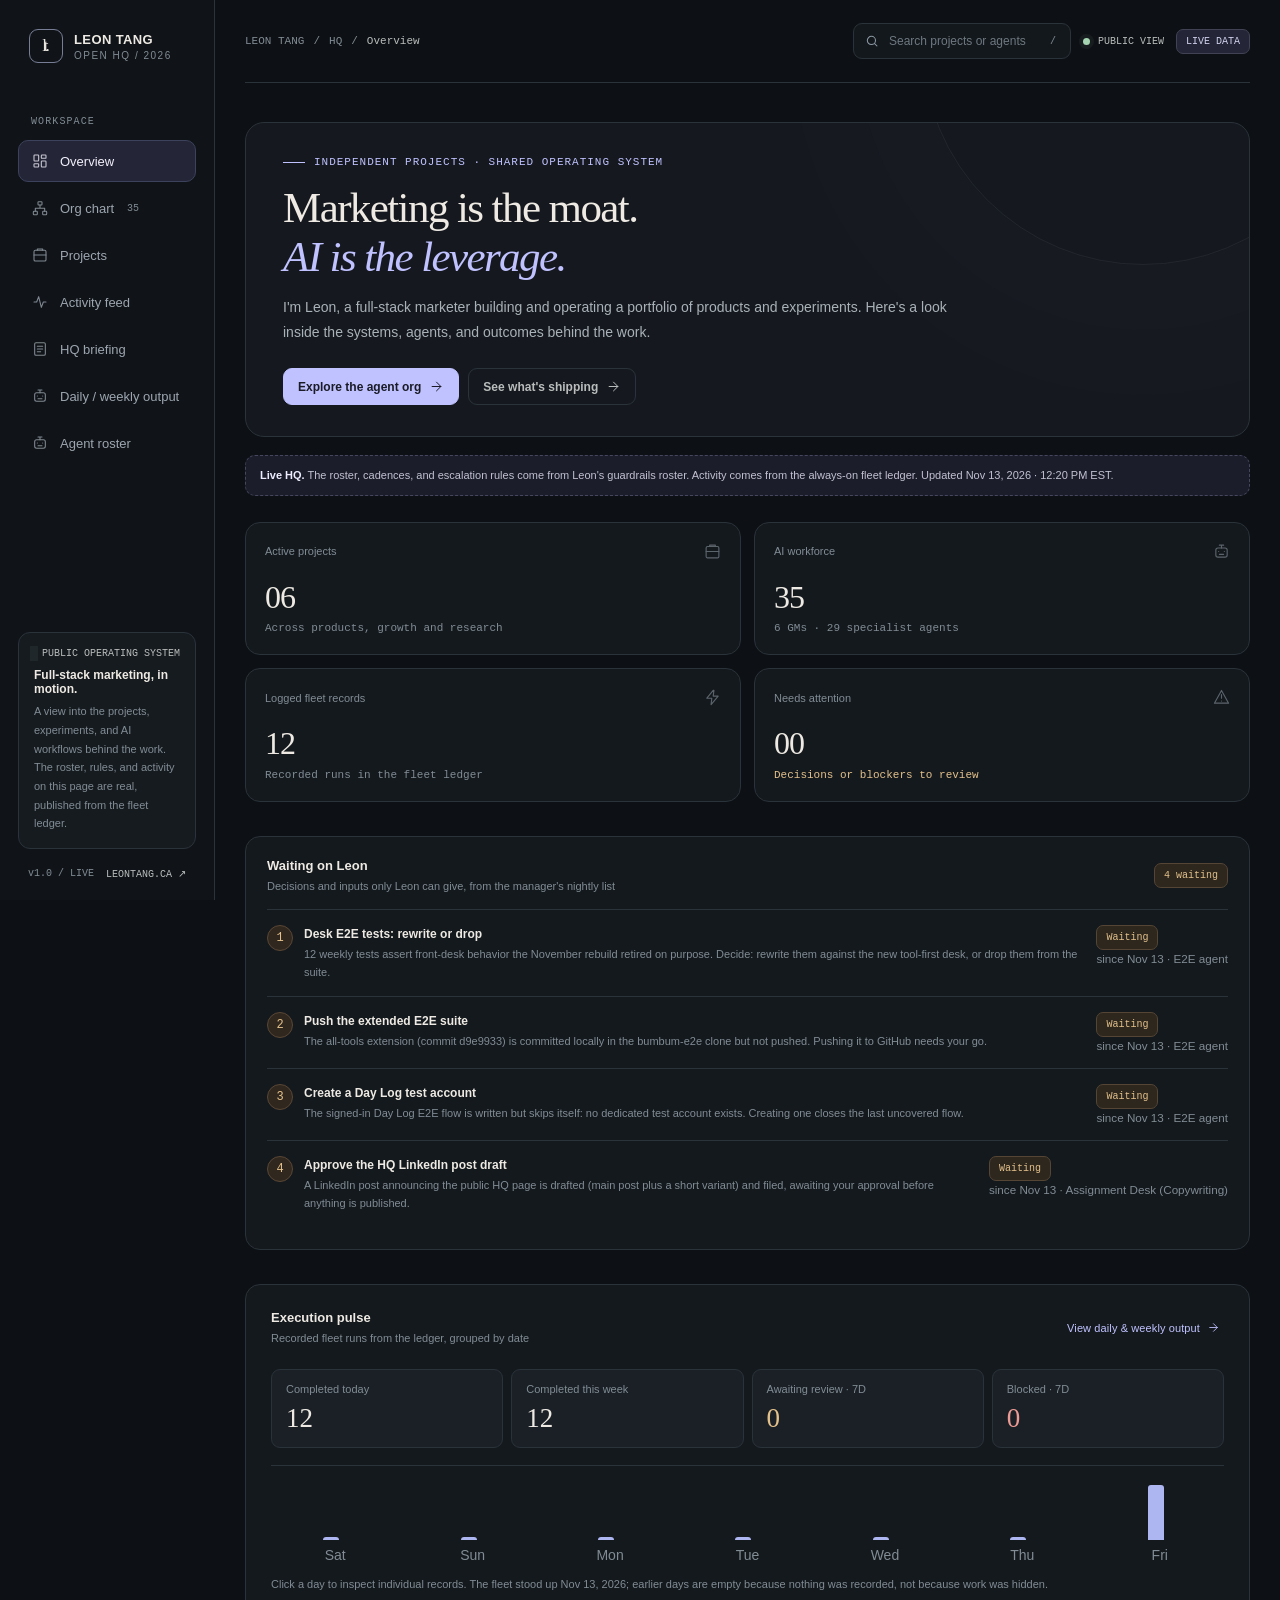
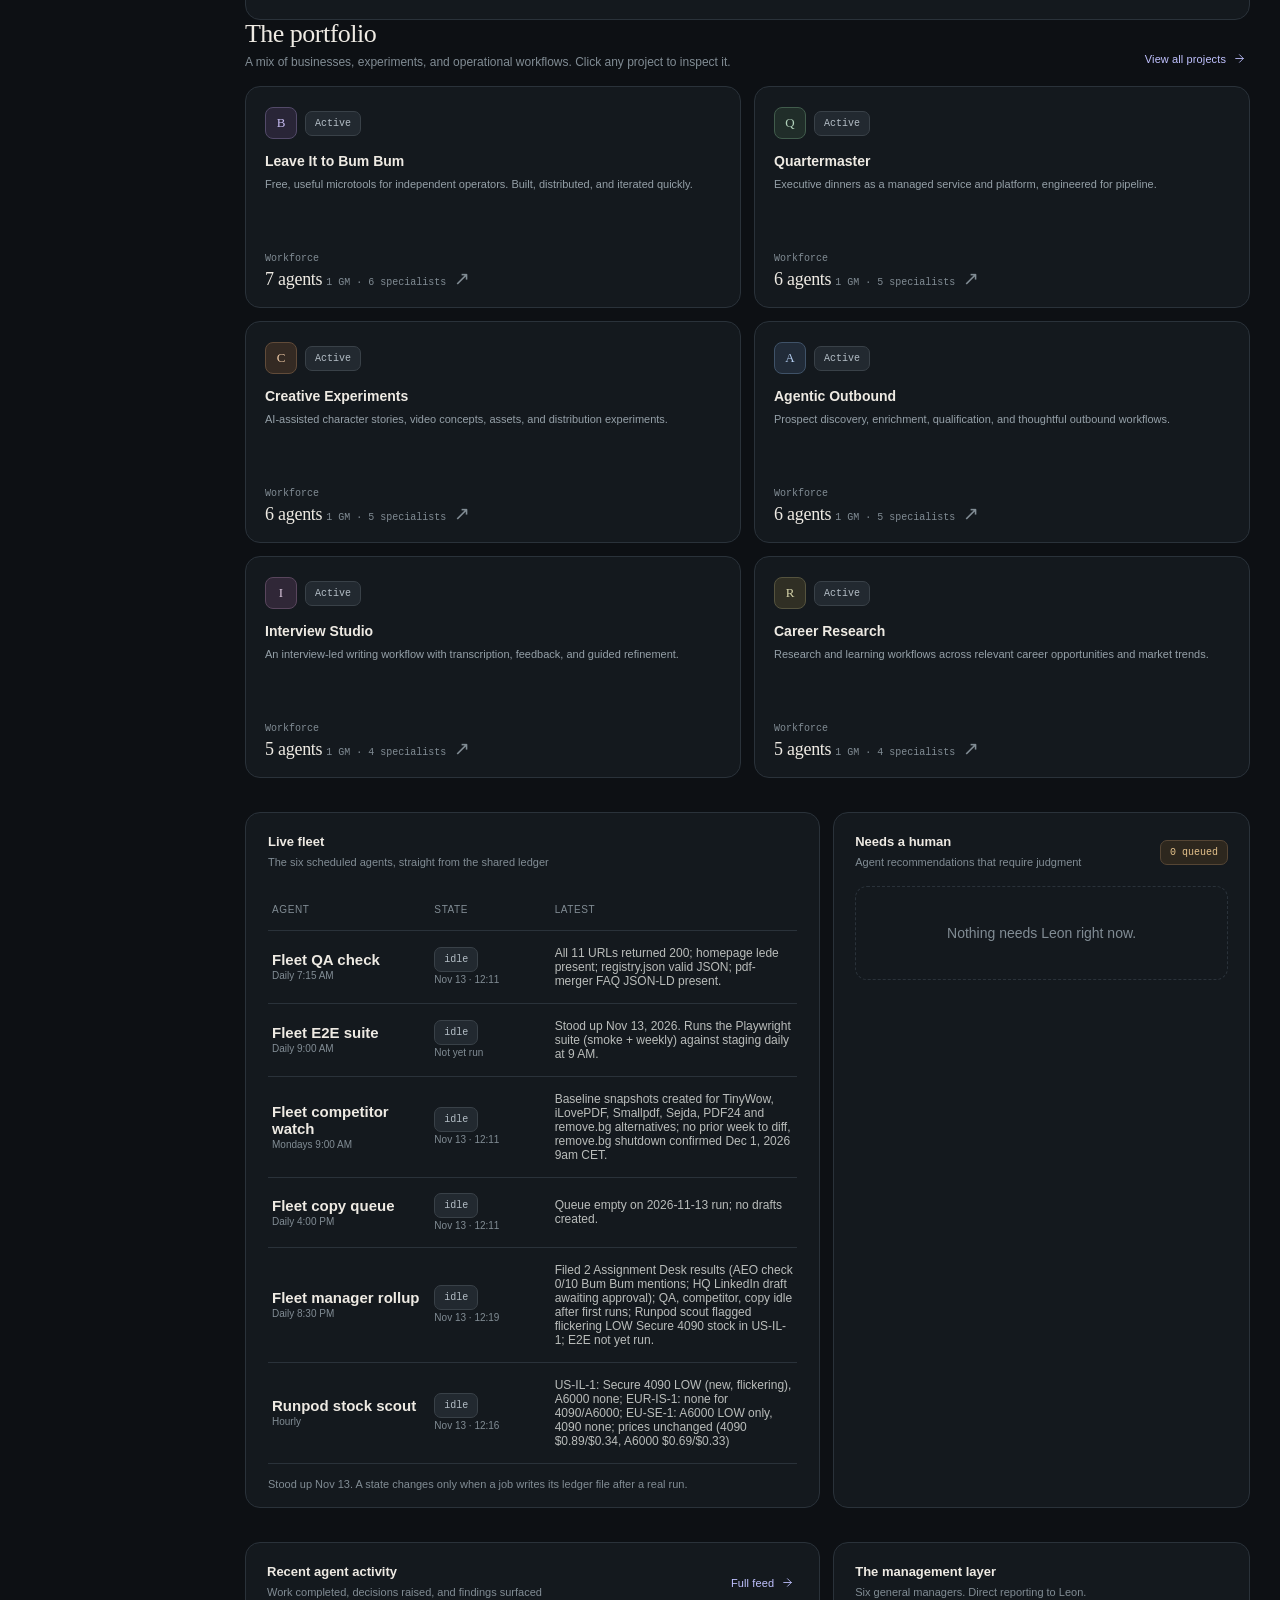
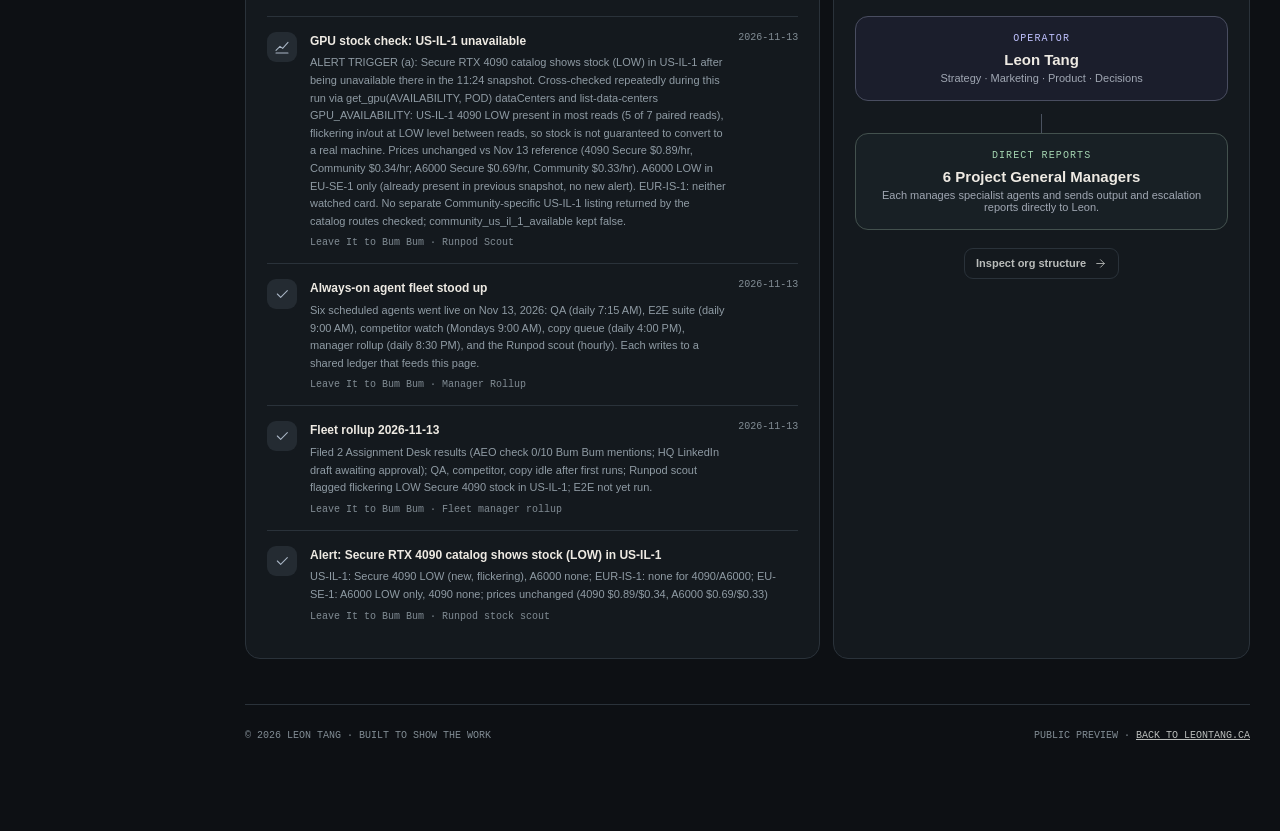
==== commit 03cf57db: "HQ: remove founder/CEO references to Leon (org chart, briefing, reporting lines)" ====
--- a/index.html
+++ b/index.html
@@ -52,6 +52,6 @@
 </div>
 <div class="overlay" id="overlay" role="presentation"><aside class="drawer" id="drawer" role="dialog" aria-modal="true" aria-label="Details" tabindex="-1"></aside></div>
 <div class="toast" id="toast" role="status" aria-live="polite"></div>
-<script src="hq.js"></script>
+<script src="hq.js?v=20261113c"></script>
 </body>
 </html>
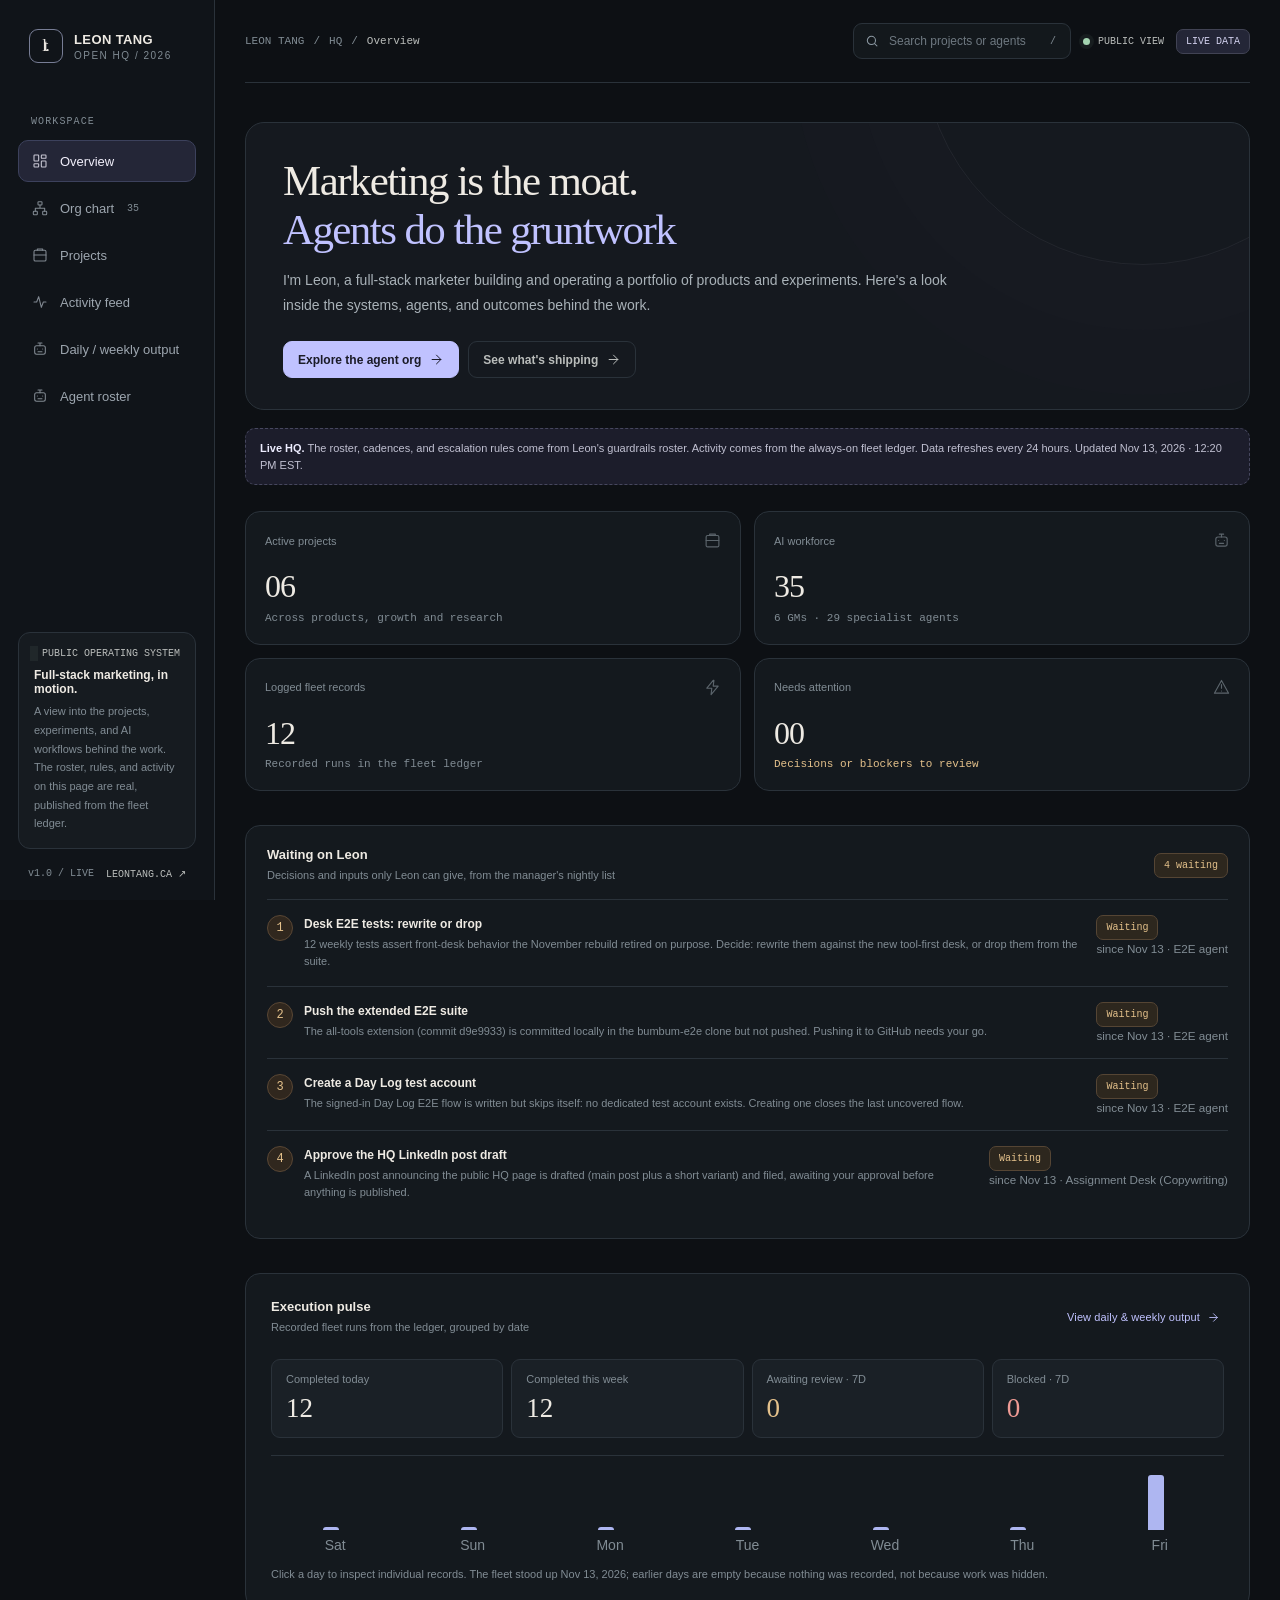
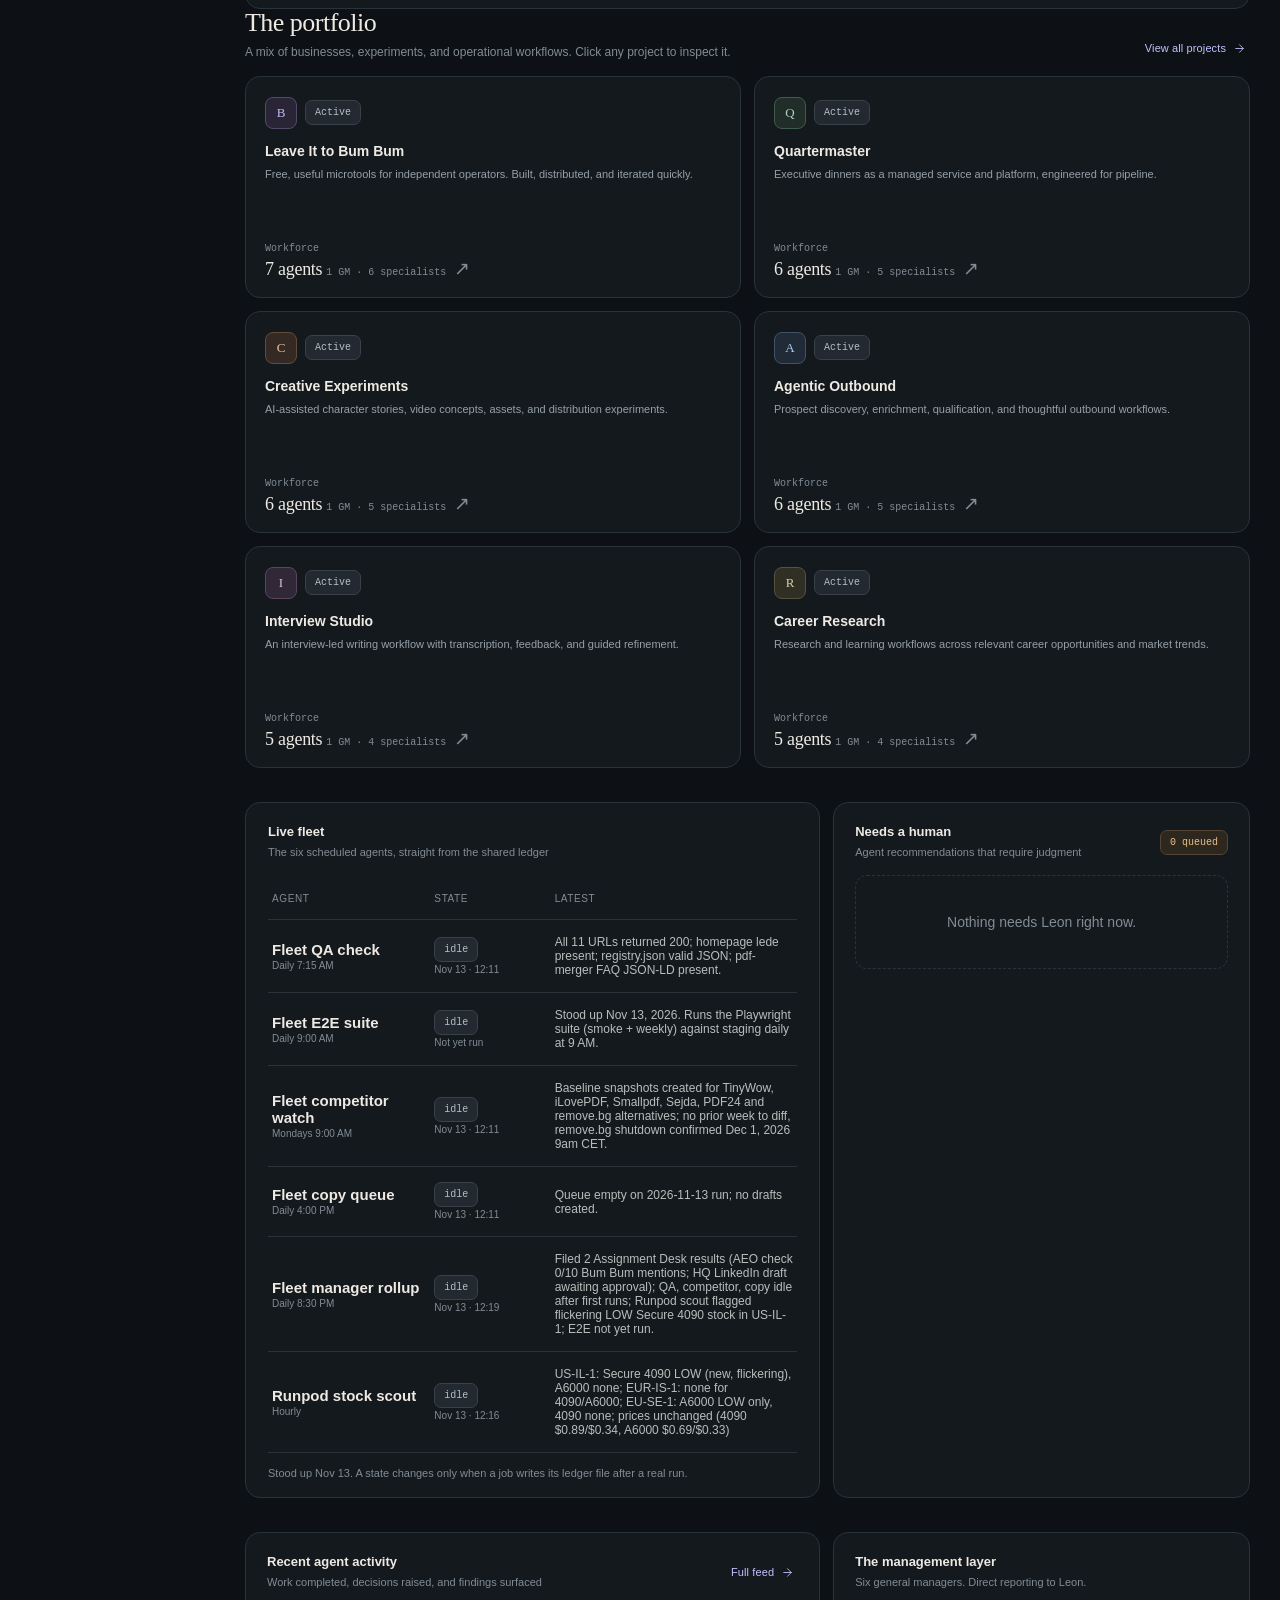
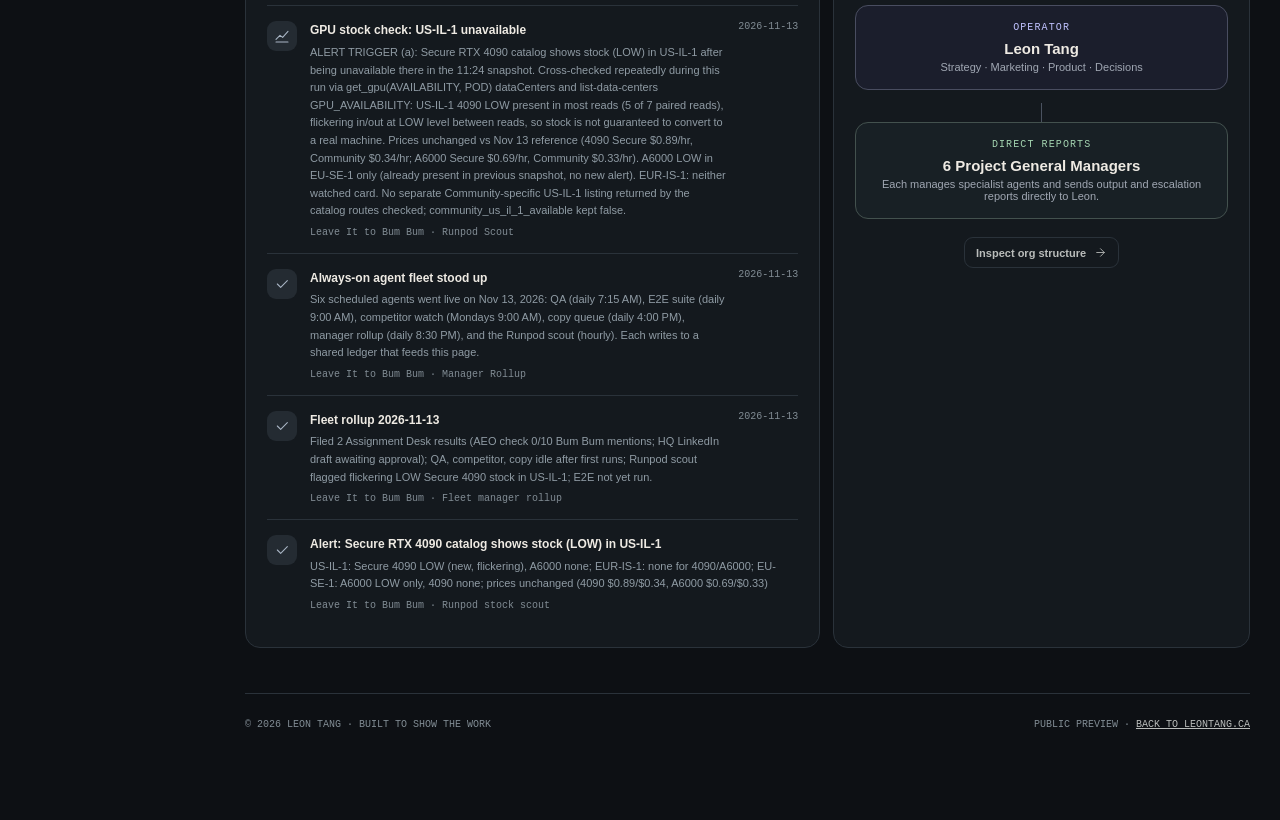
==== commit 1976f0fb: "HQ hero: new line two, eyebrow off, briefing view removed, refresh note" ====
--- a/index.html
+++ b/index.html
@@ -11,7 +11,7 @@
     *{box-sizing:border-box}html{scroll-behavior:smooth}body{margin:0;background:var(--bg);color:var(--text);font-family:var(--sans);font-size:14px;-webkit-font-smoothing:antialiased}button,input,select{font:inherit}button{cursor:pointer}a{color:inherit}button:focus-visible,a:focus-visible,input:focus-visible,select:focus-visible{outline:2px solid var(--accent);outline-offset:3px}::selection{background:var(--accent-dim);color:var(--text)}
     .app{display:grid;grid-template-columns:245px minmax(0,1fr);min-height:100vh}.sidebar{border-right:1px solid var(--line);background:#101419;position:sticky;top:0;height:100vh;padding:29px 18px 20px;display:flex;flex-direction:column;z-index:5}.brand{display:flex;gap:11px;align-items:center;padding:0 11px 35px;text-decoration:none}.brand-mark{height:34px;width:34px;border:1px solid #777d95;display:grid;place-items:center;font-family:var(--serif);font-size:17px;color:#e9e5df;border-radius:9px;letter-spacing:-3px;padding-right:3px}.brand-name{font-weight:700;letter-spacing:.03em;font-size:13px}.brand-caption{font-size:10px;letter-spacing:.15em;text-transform:uppercase;color:var(--muted);margin-top:3px}.nav-label,.small-caps{font:10px/1.5 var(--mono);letter-spacing:.11em;text-transform:uppercase;color:var(--muted)}.nav-label{padding:0 13px;margin:16px 0 11px}.nav{display:grid;gap:5px}.nav button{border:1px solid transparent;display:flex;align-items:center;gap:12px;text-align:left;padding:12px 13px;background:none;color:#9da6af;border-radius:10px;font-size:13px;width:100%;transition:.18s}.nav button:hover{background:#202630;color:var(--text)}.nav button.active{border-color:#3c415c;background:#242637;color:#f2f0fb}.nav button svg{flex:none;opacity:.8}.nav button span{flex:1}.nav button .tiny-count{font:10px var(--mono);color:var(--muted)}.sidebar-bottom{margin-top:auto}.sidebar-note{border:1px solid var(--line);padding:15px;border-radius:12px;background:#161b20}.sidebar-note strong{display:block;font-size:12px;font-weight:600;margin:9px 0 6px}.sidebar-note p{margin:0;color:var(--muted);font-size:11px;line-height:1.7}.sidebar-foot{padding:19px 10px 0;display:flex;justify-content:space-between;font:10px var(--mono);color:var(--muted)}.sidebar-foot a{text-decoration:none;color:var(--soft)}
     .main{min-width:0}.main-inner{max-width:1500px;margin:auto;padding:0 48px 90px}.topbar{height:83px;display:flex;justify-content:space-between;align-items:center;border-bottom:1px solid var(--line);gap:18px}.breadcrumbs{display:flex;gap:9px;align-items:center;font:11px var(--mono);color:var(--muted)}.breadcrumbs strong{color:var(--soft);font-weight:500}.top-actions{display:flex;gap:12px;align-items:center}.top-search{display:flex;align-items:center;gap:8px;padding:9px 11px;border:1px solid var(--line);border-radius:9px;background:#13181c;min-width:218px}.top-search input{color:var(--text);outline:0;border:0;background:transparent;width:155px;font-size:12px}.top-search input::placeholder{color:#6e7880}.top-search kbd{font:10px var(--mono);color:var(--muted)}.mini-live{display:flex;gap:8px;align-items:center;font:10px var(--mono);color:var(--soft);white-space:nowrap}.dot{width:7px;height:7px;background:var(--green);border-radius:100%;box-shadow:0 0 0 4px #a4d4b111}.dot.amber{background:var(--amber);box-shadow:0 0 0 4px #e4c18b11}.dot.gray{background:#808d98;box-shadow:none}.pill{display:inline-flex;align-items:center;gap:7px;padding:6px 9px;border-radius:7px;border:1px solid #414354;color:#d2d1ee;background:#242637;font:10px var(--mono);white-space:nowrap}.pill.warning{background:#2d271e;border-color:#554534;color:var(--amber)}.pill.danger{background:#342222;border-color:#593837;color:var(--red)}.pill.success{background:#1d2c27;border-color:#365347;color:var(--green)}.pill.neutral{background:#222930;border-color:#394148;color:#b4bec6}
-    .page{padding-top:39px}.eyebrow{display:flex;gap:9px;align-items:center;color:var(--accent);font:11px var(--mono);letter-spacing:.09em;text-transform:uppercase;margin-bottom:15px}.eyebrow:before{content:'';display:block;height:1px;width:22px;background:var(--accent)}.hero{position:relative;overflow:hidden;border:1px solid var(--line);border-radius:19px;background:#15191f;padding:33px 37px 31px}.hero:after{content:'';pointer-events:none;position:absolute;width:440px;height:440px;border:1px solid #47475244;border-radius:50%;right:-115px;top:-300px;box-shadow:0 0 0 65px #26293915,0 0 0 130px #292c3610}.hero-content{position:relative;z-index:1;max-width:740px}.hero h1{font:normal 43px/1.14 var(--serif);letter-spacing:-.037em;margin:0 0 14px}.hero h1 em{color:var(--accent);font-weight:normal}.hero p{color:#a9b2b8;font-size:14px;line-height:1.8;max-width:670px;margin:0 0 23px}.hero-actions{display:flex;gap:9px;align-items:center;flex-wrap:wrap}.btn{border:1px solid #3f4750;background:#262e35;color:var(--text);padding:10px 14px;border-radius:9px;font-weight:600;font-size:12px;display:inline-flex;align-items:center;justify-content:center;gap:8px;transition:background .2s,border .2s;text-decoration:none}.btn:hover{background:#343d45}.btn.primary{background:var(--accent);border-color:var(--accent);color:#1a1b27}.btn.primary:hover{background:#d4d5ff}.btn.ghost{border-color:var(--line);background:transparent;color:var(--soft)}.btn.ghost:hover{background:var(--panel3);color:var(--text)}.btn.small{padding:8px 11px;font-size:11px}.demo-strip{display:flex;align-items:center;justify-content:space-between;gap:12px;border:1px dashed #46475e;border-radius:10px;background:#1c1d2b;padding:11px 14px;margin:18px 0 26px}.demo-strip p{margin:0;font-size:11px;color:#c1c1d2;line-height:1.5}.demo-strip strong{color:#ededff}.demo-strip .demo-actions{display:flex;gap:7px;flex-shrink:0}
+    .page{padding-top:39px}.eyebrow{display:flex;gap:9px;align-items:center;color:var(--accent);font:11px var(--mono);letter-spacing:.09em;text-transform:uppercase;margin-bottom:15px}.eyebrow:before{content:'';display:block;height:1px;width:22px;background:var(--accent)}.hero{position:relative;overflow:hidden;border:1px solid var(--line);border-radius:19px;background:#15191f;padding:33px 37px 31px}.hero:after{content:'';pointer-events:none;position:absolute;width:440px;height:440px;border:1px solid #47475244;border-radius:50%;right:-115px;top:-300px;box-shadow:0 0 0 65px #26293915,0 0 0 130px #292c3610}.hero-content{position:relative;z-index:1;max-width:740px}.hero h1{font:normal 43px/1.14 var(--serif);letter-spacing:-.037em;margin:0 0 14px}.hero h1 em{color:var(--accent);font-style:normal;font-weight:normal}.hero p{color:#a9b2b8;font-size:14px;line-height:1.8;max-width:670px;margin:0 0 23px}.hero-actions{display:flex;gap:9px;align-items:center;flex-wrap:wrap}.btn{border:1px solid #3f4750;background:#262e35;color:var(--text);padding:10px 14px;border-radius:9px;font-weight:600;font-size:12px;display:inline-flex;align-items:center;justify-content:center;gap:8px;transition:background .2s,border .2s;text-decoration:none}.btn:hover{background:#343d45}.btn.primary{background:var(--accent);border-color:var(--accent);color:#1a1b27}.btn.primary:hover{background:#d4d5ff}.btn.ghost{border-color:var(--line);background:transparent;color:var(--soft)}.btn.ghost:hover{background:var(--panel3);color:var(--text)}.btn.small{padding:8px 11px;font-size:11px}.demo-strip{display:flex;align-items:center;justify-content:space-between;gap:12px;border:1px dashed #46475e;border-radius:10px;background:#1c1d2b;padding:11px 14px;margin:18px 0 26px}.demo-strip p{margin:0;font-size:11px;color:#c1c1d2;line-height:1.5}.demo-strip strong{color:#ededff}.demo-strip .demo-actions{display:flex;gap:7px;flex-shrink:0}
     .stats{display:grid;grid-template-columns:repeat(4,minmax(0,1fr));gap:13px;margin-bottom:34px}.stat{border:1px solid var(--line);background:var(--panel);padding:20px 19px;border-radius:var(--radius);min-height:132px}.stat .top{display:flex;justify-content:space-between;align-items:center;color:var(--muted);font-size:11px}.stat .top svg{opacity:.66}.stat .value{font:normal 32px/1.2 var(--serif);margin:18px 0 6px;letter-spacing:-.03em}.stat .caption{font:11px var(--mono);color:var(--muted)}.stat .caption b{color:var(--green);font-weight:500}.stat .caption b.amber{color:var(--amber)}
     .section-head{display:flex;align-items:end;justify-content:space-between;gap:12px;margin:0 0 17px}.section-head h2{font:normal 26px/1.1 var(--serif);letter-spacing:-.02em;margin:0}.section-head p{color:var(--muted);font-size:12px;margin:7px 0 0}.inline-link{border:0;color:var(--accent);background:transparent;font-size:11px;letter-spacing:.01em;display:inline-flex;gap:7px;align-items:center;padding:4px;text-decoration:none}.inline-link:hover{text-decoration:underline}.section-block{margin-top:34px}
     .project-grid{display:grid;grid-template-columns:repeat(3,minmax(0,1fr));gap:13px}.project-card{display:flex;flex-direction:column;text-align:left;position:relative;border:1px solid var(--line);border-radius:var(--radius);padding:20px 19px 17px;min-width:0;min-height:222px;background:var(--panel);color:var(--text);transition:border-color .2s,transform .2s,background .2s}.project-card:hover{border-color:#65677a;transform:translateY(-2px);background:#191e24}.project-card-top{display:flex;align-items:center;justify-content:space-between;gap:8px;margin-bottom:14px}.project-icon{height:32px;width:32px;display:grid;place-items:center;border-radius:8px;font:13px var(--serif);border:1px solid var(--theme-border,#777);color:var(--theme,#ccc);background:var(--theme-bg,#242424)}.project-card h3{font-weight:650;font-size:14px;margin:0 0 7px}.project-card .description{color:#95a0a8;font-size:11px;line-height:1.6;margin:0;min-height:38px}.project-card .foot{margin-top:auto;padding-top:16px;display:flex;justify-content:space-between;align-items:flex-end;gap:8px}.project-card .mini-kpi span{display:block;color:var(--muted);font:10px var(--mono);margin-bottom:5px}.project-card .mini-kpi strong{font:18px var(--serif);letter-spacing:-.015em}.project-card .trend{color:var(--green);font:10px var(--mono)}.project-card .trouble{color:var(--amber)}.project-card .arrow{color:var(--muted);font-size:19px}
@@ -22,7 +22,8 @@
     .projects-list{display:grid;gap:13px}.project-row{display:grid;grid-template-columns:minmax(0,1.6fr) minmax(0,.9fr) minmax(0,.85fr) auto;gap:18px;align-items:center;border:1px solid var(--line);padding:21px;background:var(--panel);border-radius:var(--radius)}.project-row h3{font-size:14px;margin:0 0 5px}.project-row p{color:var(--muted);font-size:11px;line-height:1.6;margin:0}.project-row .row-label{color:var(--muted);font:10px var(--mono);margin-bottom:8px}.project-row .row-val{font:19px var(--serif)}.meter{height:5px;border-radius:12px;background:#303942;margin-top:10px;overflow:hidden}.meter>div{height:100%;border-radius:12px;background:var(--accent)}.result-bar{display:flex;gap:14px;margin:10px 0 0;flex-wrap:wrap}.result-bar span{font:11px var(--mono);color:#b0b7c0}
     .timeline{border-left:1px solid #444b53;margin-left:16px}.timeline-entry{position:relative;margin:0 0 0 22px;padding:2px 5px 30px}.timeline-entry:before{content:'';position:absolute;width:9px;height:9px;border-radius:50%;background:var(--accent);left:-27px;top:7px;box-shadow:0 0 0 5px var(--bg)}.timeline-entry.flag:before{background:var(--amber)}.timeline-entry.ship:before{background:var(--green)}.timeline-entry .time{font:11px var(--mono);color:var(--muted);margin-bottom:8px}.timeline-entry h3{font-size:13px;font-weight:600;margin:0 0 6px}.timeline-entry p{font-size:12px;color:var(--soft);line-height:1.6;margin:0 0 12px}.timeline-entry .metadata{display:flex;gap:7px;align-items:center;flex-wrap:wrap}.timeline-entry .metadata span{font:10px var(--mono);color:var(--muted);padding:5px 7px;background:#1d242a;border:1px solid var(--line);border-radius:5px}.activity-layout{display:grid;grid-template-columns:minmax(0,1.45fr) minmax(250px,.75fr);gap:15px}.insight-card{border:1px solid var(--line);background:var(--panel);border-radius:var(--radius);padding:22px;margin-bottom:14px}.insight-card h3{font-size:13px;margin:0 0 13px}.insight-card p{color:var(--soft);font-size:12px;line-height:1.8;margin:0}.insight-card .number{font:34px var(--serif);margin:0 0 5px}
     .search-results{display:grid;gap:9px}.search-result{border:1px solid var(--line);padding:17px;background:var(--panel);border-radius:10px;display:flex;justify-content:space-between;align-items:center;text-align:left;width:100%;color:var(--text)}.search-result:hover{border-color:#687083;background:#20262b}.search-result strong{font-size:13px}.search-result span{font-size:11px;color:var(--muted)}.empty{padding:38px;text-align:center;color:var(--muted);border:1px dashed var(--line);border-radius:12px}
-    .overlay{position:fixed;inset:0;background:#080a0cba;z-index:30;display:none;justify-content:end}.overlay.open{display:flex}.drawer{background:#151a20;border-left:1px solid #3c4550;width:min(490px,100vw);height:100%;padding:30px;overflow:auto;box-shadow:-15px 0 80px #0005;animation:slide .22s ease}@keyframes slide{from{transform:translateX(20px);opacity:.8}to{transform:translateX(0);opacity:1}}.drawer-top{display:flex;justify-content:space-between;gap:15px;align-items:start}.drawer h2{font:normal 31px/1.2 var(--serif);margin:16px 0 8px}.drawer p{color:#a5b1b9;line-height:1.75;font-size:12px}.drawer .close{background:#252c33;border:1px solid var(--line);color:var(--text);width:32px;height:32px;border-radius:8px}.drawer-section{border-top:1px solid var(--line);margin-top:22px;padding-top:19px}.drawer-section h3{font:11px var(--mono);text-transform:uppercase;letter-spacing:.09em;color:var(--muted);margin:0 0 14px}.drawer-kpis{display:grid;grid-template-columns:repeat(2,1fr);gap:9px}.drawer-kpi{background:#1f252b;border:1px solid #343d45;border-radius:10px;padding:15px}.drawer-kpi span{color:var(--muted);font-size:11px}.drawer-kpi strong{display:block;font:25px var(--serif);margin:10px 0 5px}.drawer-kpi small{font:10px var(--mono);color:var(--green)}.drawer-agent{display:flex;width:100%;gap:10px;align-items:center;color:var(--soft);background:none;border:0;padding:13px 0;border-bottom:1px solid var(--line);text-align:left}.drawer-agent strong{font-size:12px;flex:1}.drawer-agent small{font:10px var(--mono);color:var(--muted)}.drawer-agent:hover strong{color:var(--accent)}.drawer-detail{border:1px solid var(--line);background:#1e252b;padding:15px;border-radius:10px;margin-top:9px}.drawer-detail .key{font:10px var(--mono);color:var(--muted);margin-bottom:8px}.drawer-detail .val{font-size:12px;color:var(--text);line-height:1.65}.toast{position:fixed;bottom:24px;right:24px;z-index:50;background:#292f3d;border:1px solid #595c7b;padding:13px 17px;border-radius:10px;color:#f2f2ff;box-shadow:0 15px 40px #0006;max-width:350px;font-size:12px;display:none}.toast.show{display:block}.footer{display:flex;justify-content:space-between;gap:12px;border-top:1px solid var(--line);padding:25px 0 0;color:var(--muted);font:10px var(--mono);margin-top:45px}.footer a{color:var(--soft)}.hide{display:none!important}
+    .overlay{position:fixed;inset:0;background:#080a0cba;z-index:30;display:none;justify-content:end}.overlay.open{display:flex}.drawer{background:#151a20;border-left:1px solid #3c4550;width:min(490px,100vw);height:100%;padding:30px;overflow:auto;box-shadow:-15px 0 80px #0005;animation:slide .22s ease}
+@media(min-width:900px){.drawer{width:75vw}}@keyframes slide{from{transform:translateX(20px);opacity:.8}to{transform:translateX(0);opacity:1}}.drawer-top{display:flex;justify-content:space-between;gap:15px;align-items:start}.drawer h2{font:normal 31px/1.2 var(--serif);margin:16px 0 8px}.drawer p{color:#a5b1b9;line-height:1.75;font-size:12px}.drawer .close{background:#252c33;border:1px solid var(--line);color:var(--text);width:32px;height:32px;border-radius:8px}.drawer-section{border-top:1px solid var(--line);margin-top:22px;padding-top:19px}.drawer-section h3{font:11px var(--mono);text-transform:uppercase;letter-spacing:.09em;color:var(--muted);margin:0 0 14px}.drawer-kpis{display:grid;grid-template-columns:repeat(2,1fr);gap:9px}.drawer-kpi{background:#1f252b;border:1px solid #343d45;border-radius:10px;padding:15px}.drawer-kpi span{color:var(--muted);font-size:11px}.drawer-kpi strong{display:block;font:25px var(--serif);margin:10px 0 5px}.drawer-kpi small{font:10px var(--mono);color:var(--green)}.drawer-agent{display:flex;width:100%;gap:10px;align-items:center;color:var(--soft);background:none;border:0;padding:13px 0;border-bottom:1px solid var(--line);text-align:left}.drawer-agent strong{font-size:12px;flex:1}.drawer-agent small{font:10px var(--mono);color:var(--muted)}.drawer-agent:hover strong{color:var(--accent)}.drawer-detail{border:1px solid var(--line);background:#1e252b;padding:15px;border-radius:10px;margin-top:9px}.drawer-detail .key{font:10px var(--mono);color:var(--muted);margin-bottom:8px}.drawer-detail .val{font-size:12px;color:var(--text);line-height:1.65}.toast{position:fixed;bottom:24px;right:24px;z-index:50;background:#292f3d;border:1px solid #595c7b;padding:13px 17px;border-radius:10px;color:#f2f2ff;box-shadow:0 15px 40px #0006;max-width:350px;font-size:12px;display:none}.toast.show{display:block}.footer{display:flex;justify-content:space-between;gap:12px;border-top:1px solid var(--line);padding:25px 0 0;color:var(--muted);font:10px var(--mono);margin-top:45px}.footer a{color:var(--soft)}.hide{display:none!important}
     @media(max-width:1330px){.main-inner{padding-left:30px;padding-right:30px}.project-grid,.org-pods{grid-template-columns:repeat(2,minmax(0,1fr))}.app{grid-template-columns:215px minmax(0,1fr)}.stats{grid-template-columns:repeat(2,minmax(0,1fr))}}@media(max-width:900px){.app{display:block}.sidebar{height:auto;position:relative;display:block;padding:15px 16px;border-right:0;border-bottom:1px solid var(--line)}.brand{padding:0 0 14px}.nav-label,.sidebar-bottom{display:none}.nav{display:flex;overflow-x:auto;gap:5px}.nav button{padding:10px;white-space:nowrap;width:auto;font-size:12px}.nav button .tiny-count{display:none}.main-inner{padding:0 20px 60px}.topbar{height:70px}.row-panels,.activity-layout{grid-template-columns:1fr}.project-row{grid-template-columns:1fr 1fr}.page{padding-top:26px}}@media(max-width:620px){.top-search{min-width:auto;flex:1}.top-search input{width:100%;min-width:0}.top-search kbd,.mini-live{display:none}.breadcrumbs{display:none}.top-actions{width:100%}.hero{padding:24px 21px}.hero h1{font-size:34px}.hero p{font-size:12px}.stats{grid-template-columns:repeat(2,minmax(0,1fr));gap:9px}.stat{padding:15px 13px;min-height:115px}.stat .value{font-size:27px}.project-grid,.org-pods{grid-template-columns:1fr}.project-card{min-height:190px}.page-intro{display:block}.page-intro h1{font-size:35px}.page-intro-actions{margin-top:16px}.demo-strip{align-items:stretch;flex-direction:column}.demo-actions .btn{flex:1}.org-node{min-width:200px}.project-row{grid-template-columns:1fr 1fr;gap:14px}.project-row>div:first-child{grid-column:1/-1}.project-row>div:last-child{grid-column:1/-1}.section-head h2{font-size:24px}.footer{flex-direction:column}.drawer{padding:22px}}
     @media(prefers-reduced-motion:reduce){*,*:before,*:after{animation-duration:.01ms!important;transition-duration:.01ms!important;scroll-behavior:auto!important}}
   
@@ -52,6 +53,6 @@
 </div>
 <div class="overlay" id="overlay" role="presentation"><aside class="drawer" id="drawer" role="dialog" aria-modal="true" aria-label="Details" tabindex="-1"></aside></div>
 <div class="toast" id="toast" role="status" aria-live="polite"></div>
-<script src="hq.js?v=20261113c"></script>
+<script src="hq.js?v=20261113d"></script>
 </body>
 </html>
